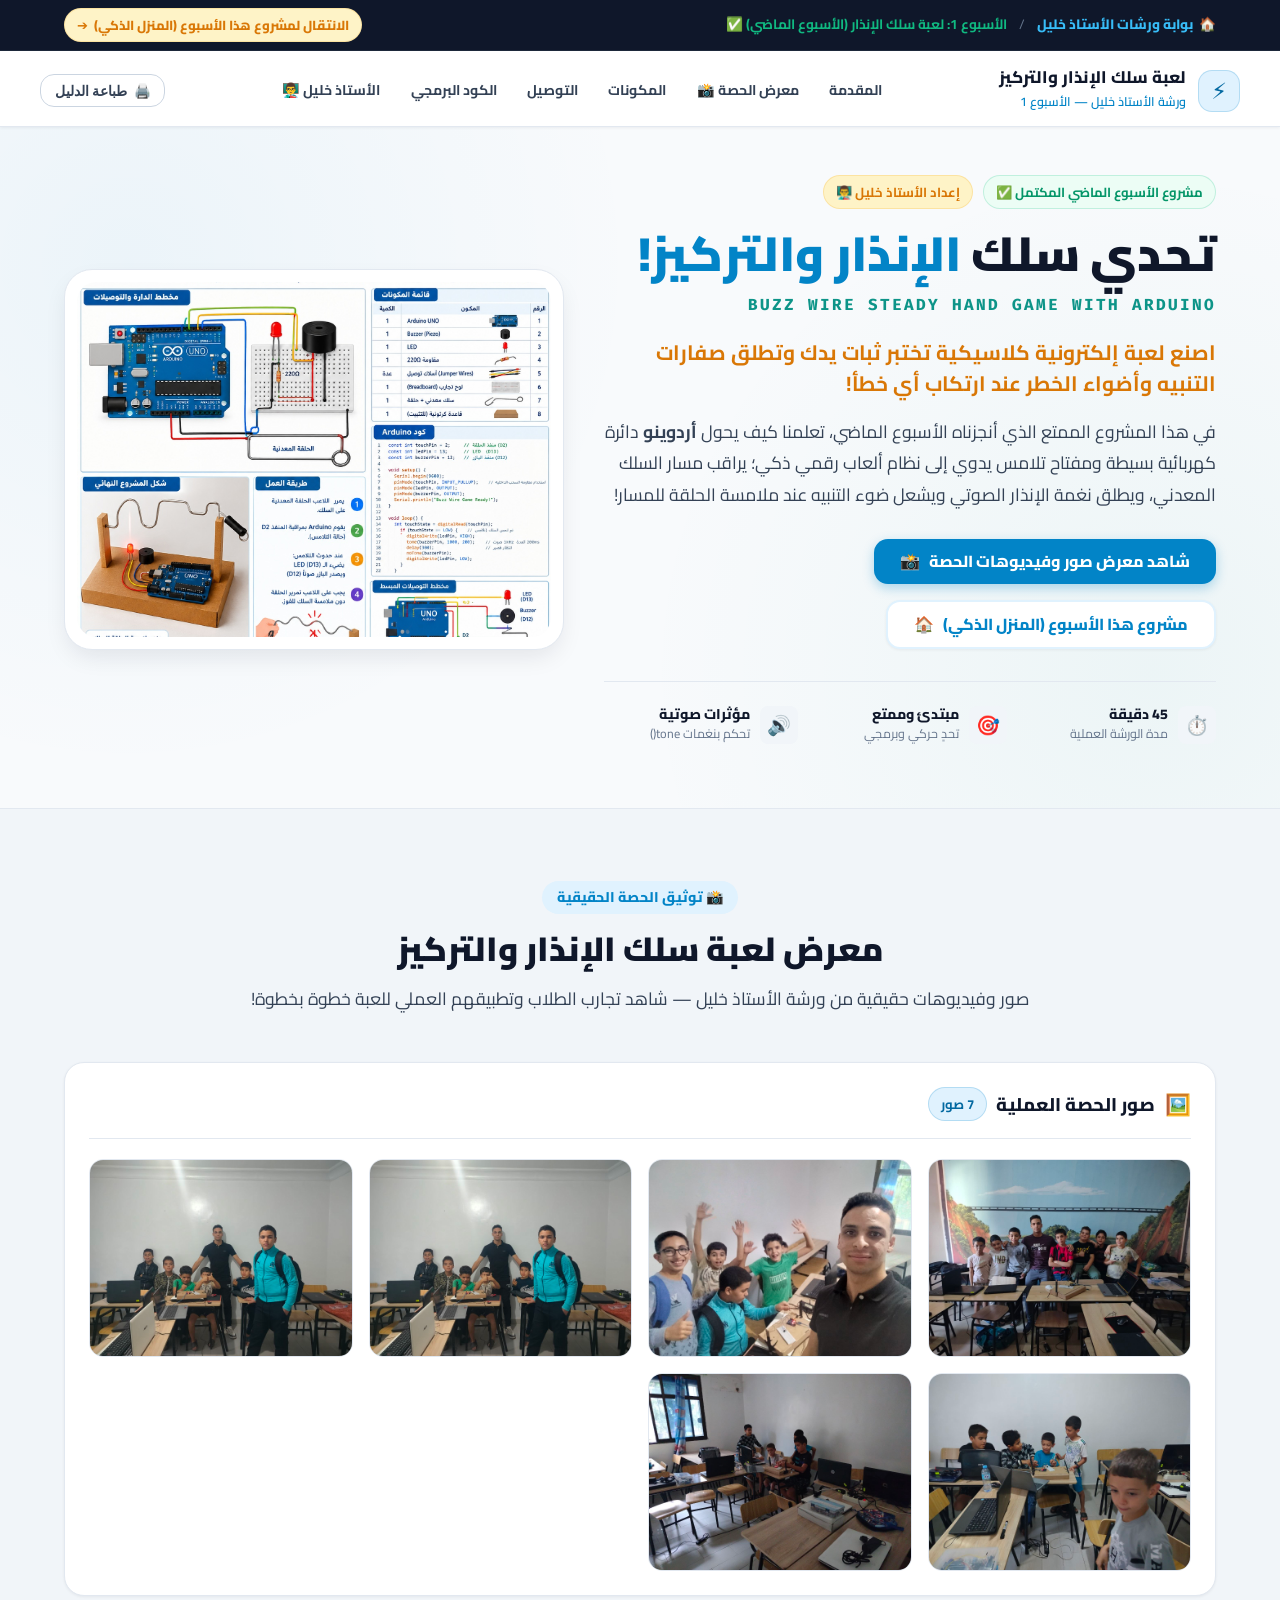
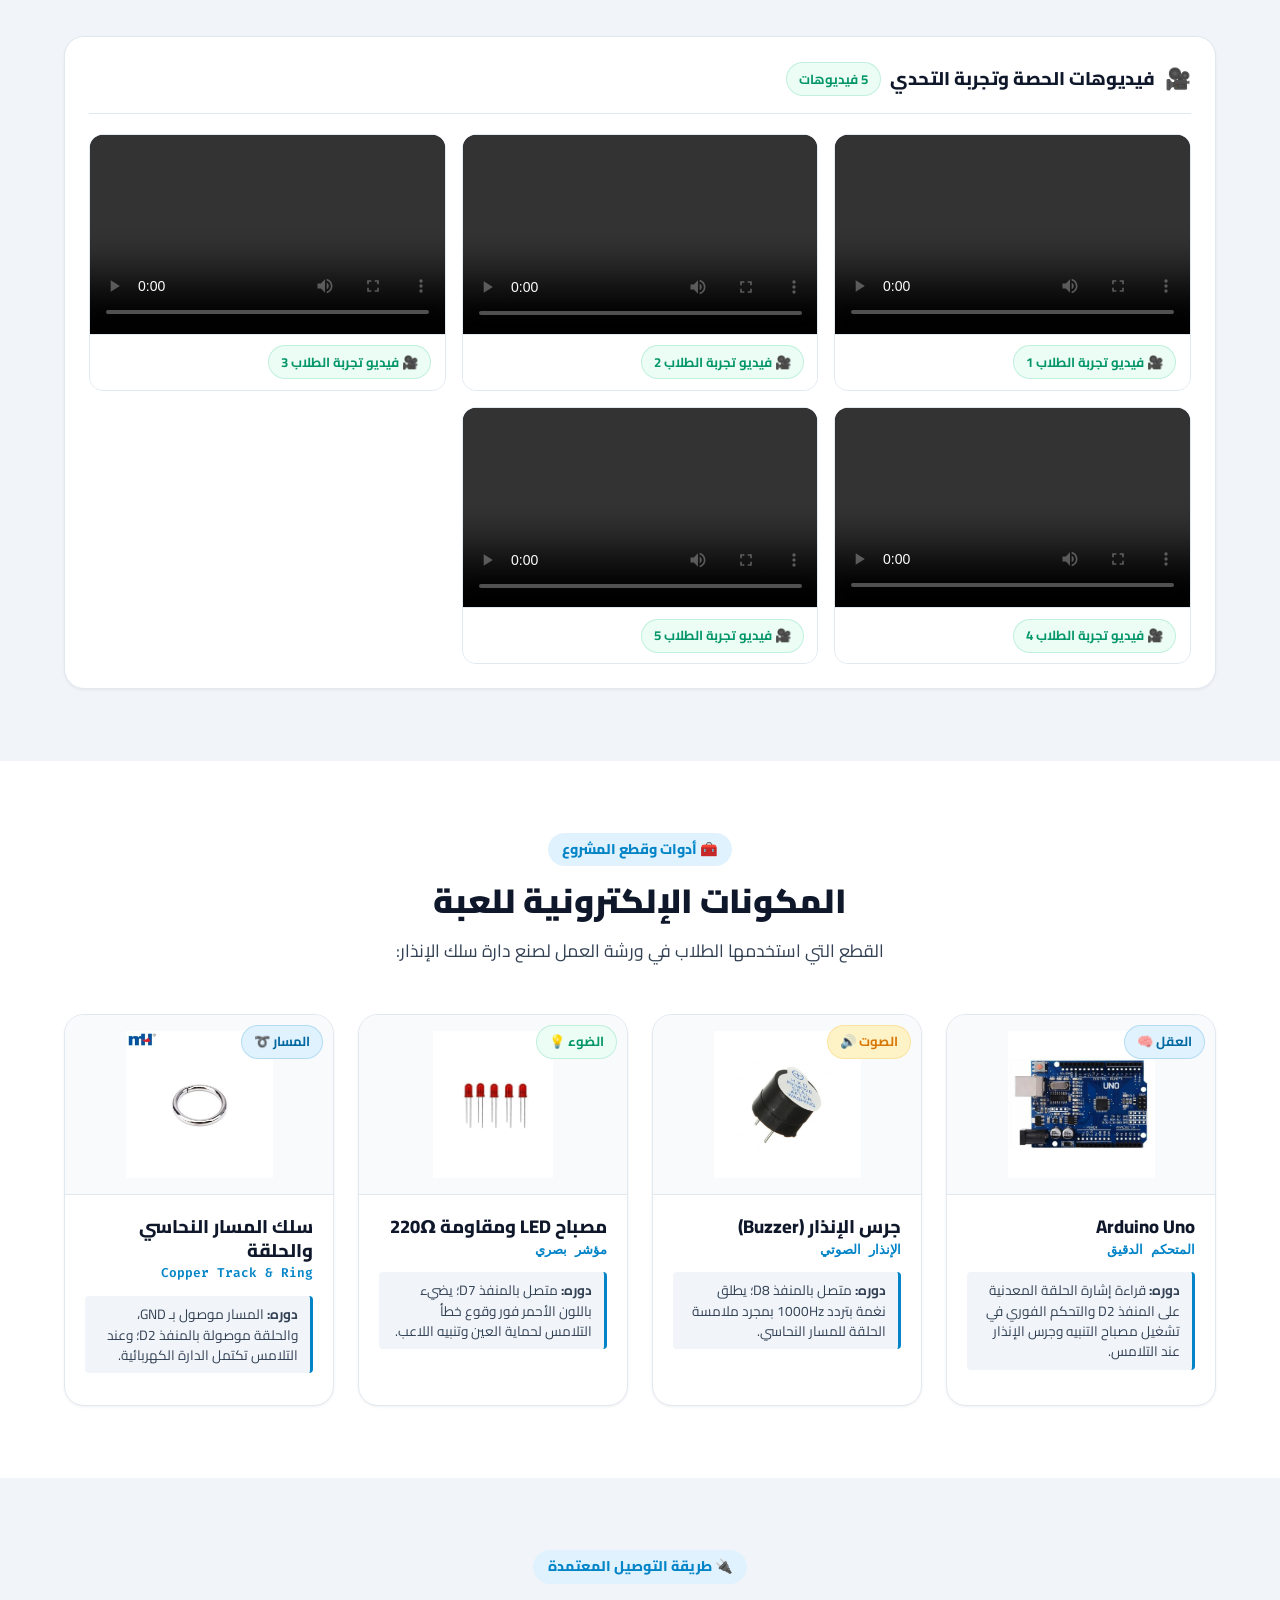
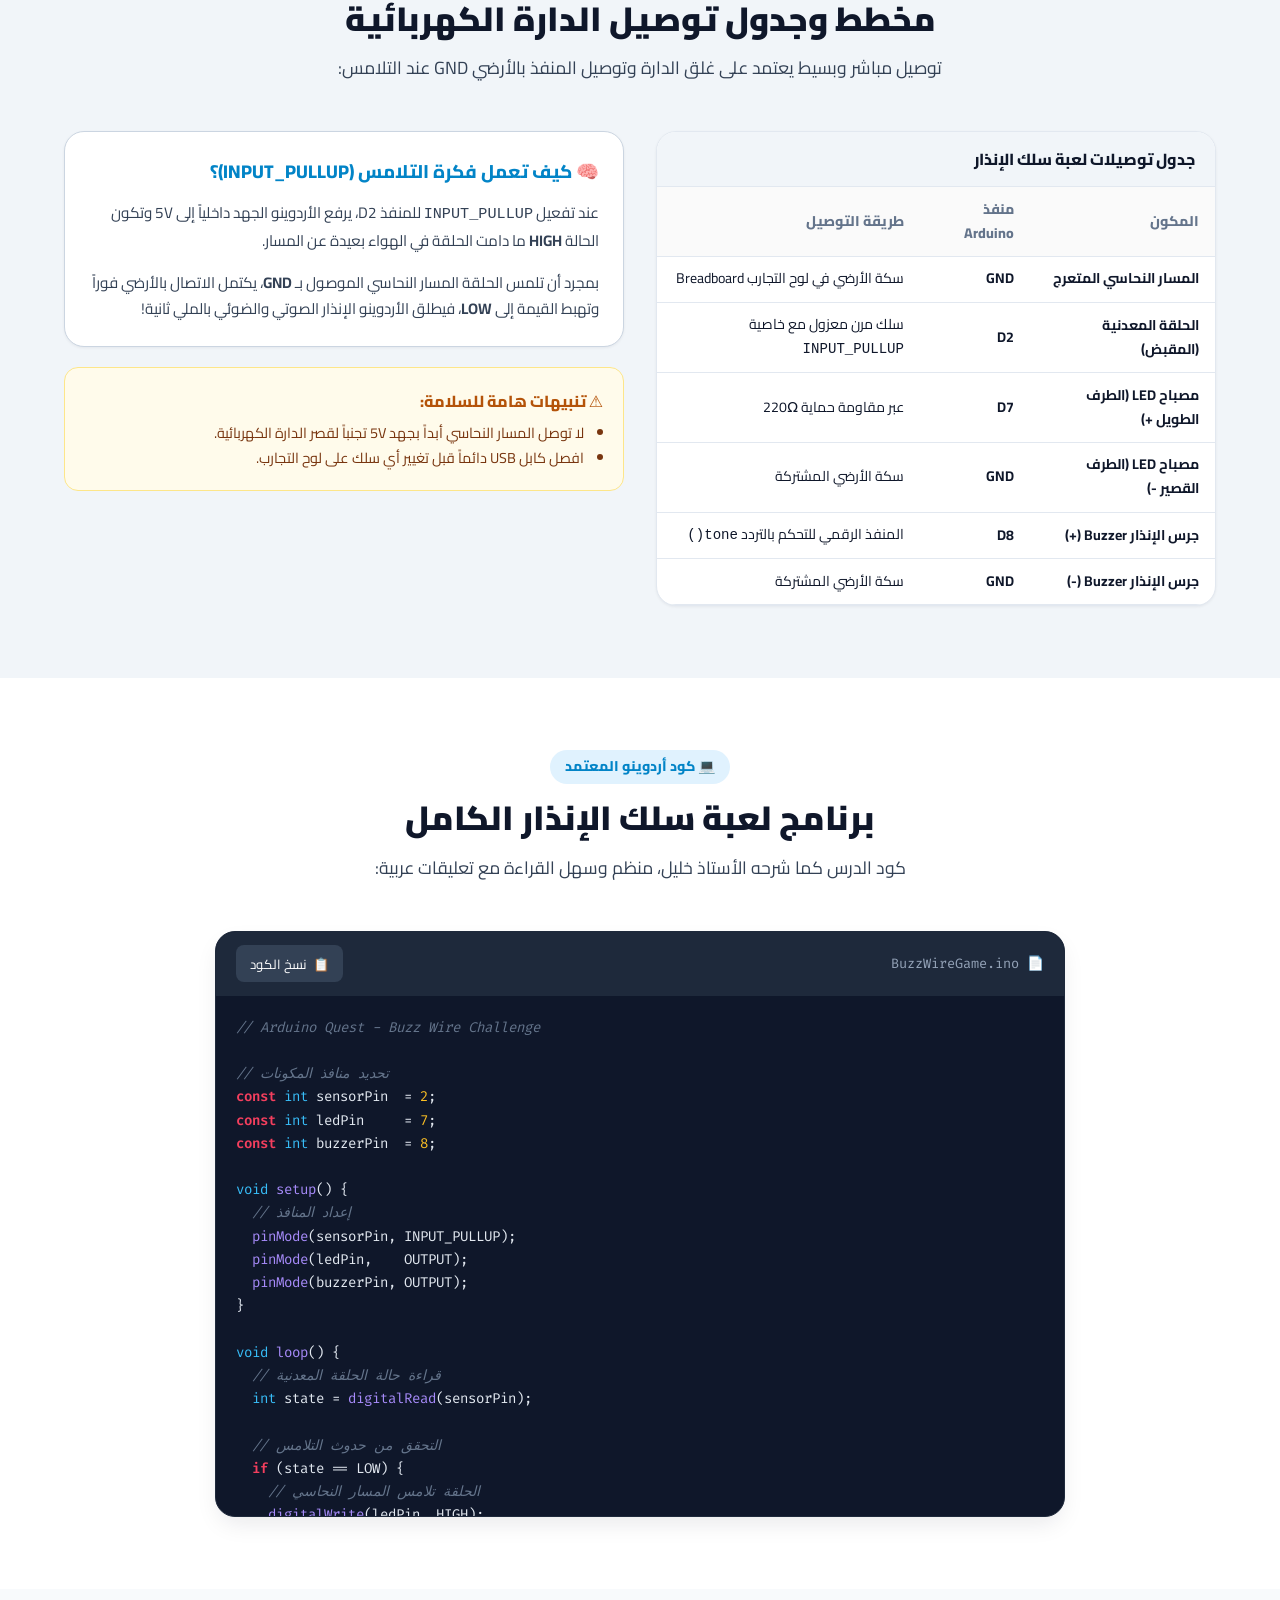
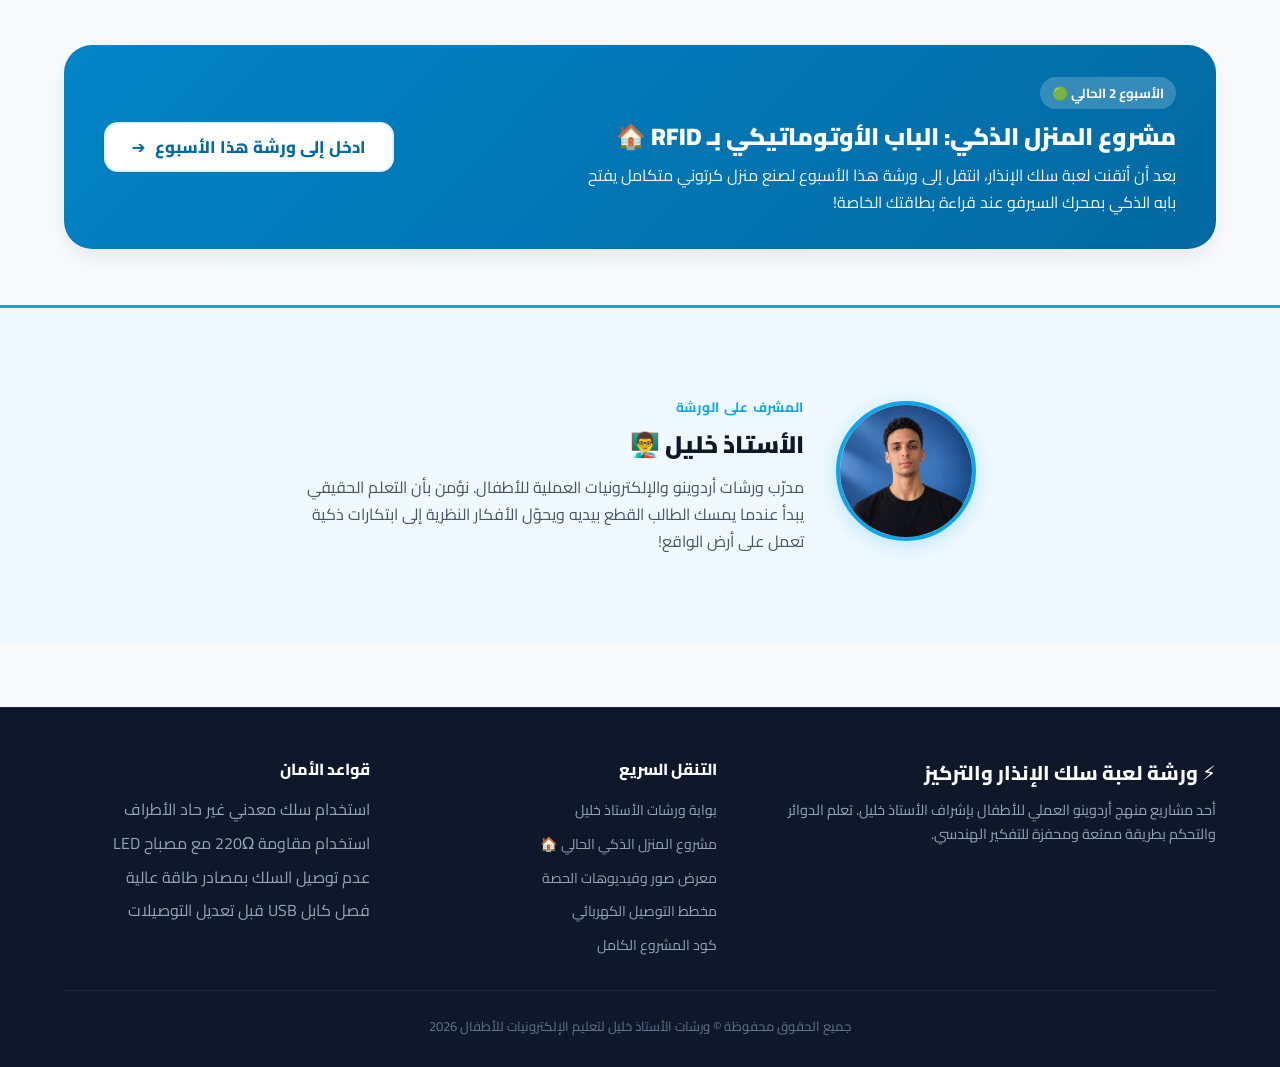
==== projects/buzzer-wire-game/index.html @ 916d4daf "Initial commit: منصة ورشات الأستاذ خليل للأردوينو والابتكار للأطفال" ====
<!DOCTYPE html>
<html lang="ar" dir="rtl">
<head>
  <meta charset="UTF-8">
  <meta name="viewport" content="width=device-width, initial-scale=1.0">
  <meta name="description" content="مشروع لعبة سلك الإنذار والتركيز مع أردوينو والجرس - درس الأسبوع الماضي من ورشة الأستاذ خليل">
  <title>لعبة سلك الإنذار والتركيز | Buzz Wire Game - ورشة الأستاذ خليل</title>

  <!-- ورقة الأنماط الرئيسية -->
  <link rel="stylesheet" href="../../css/style.css">

  <style>
    /* تنسيقات معرض صور وفيديوهات الحصة */
    .galery-block {
      background: var(--bg-surface);
      border: 1px solid var(--border-subtle);
      border-radius: var(--radius-lg);
      padding: 1.5rem;
      box-shadow: var(--shadow-sm);
    }
    .galery-block-header {
      margin-bottom: 1.25rem;
      padding-bottom: 1rem;
      border-bottom: 1px solid var(--border-subtle);
    }
    .galery-block-title {
      font-size: 1.15rem;
      font-weight: 800;
      color: var(--text-primary);
      display: flex;
      align-items: center;
      gap: 0.6rem;
      flex-wrap: wrap;
    }
    .galery-block-icon {
      font-size: 1.3rem;
    }
    .galery-grid {
      display: grid;
      grid-template-columns: repeat(auto-fill, minmax(210px, 1fr));
      gap: 1rem;
    }
    .galery-grid--video {
      grid-template-columns: repeat(auto-fill, minmax(290px, 1fr));
    }
    .galery-card {
      border-radius: var(--radius-md);
      overflow: hidden;
      background: var(--bg-subtle);
      border: 1px solid var(--border-subtle);
      transition: transform var(--transition-normal), box-shadow var(--transition-normal);
      cursor: pointer;
    }
    .galery-card:hover {
      transform: translateY(-4px);
      box-shadow: var(--shadow-lift);
      border-color: var(--color-primary);
    }
    .galery-img-wrap {
      position: relative;
      aspect-ratio: 4 / 3;
      overflow: hidden;
    }
    .galery-img {
      width: 100%;
      height: 100%;
      object-fit: cover;
      display: block;
      transition: transform var(--transition-normal);
    }
    .galery-card:hover .galery-img {
      transform: scale(1.05);
    }
    .galery-overlay {
      position: absolute;
      inset: 0;
      background: rgba(2, 132, 199, 0);
      display: flex;
      align-items: center;
      justify-content: center;
      transition: background var(--transition-normal);
    }
    .galery-card:hover .galery-overlay {
      background: rgba(2, 132, 199, 0.35);
    }
    .galery-zoom {
      color: #fff;
      font-size: 0.9rem;
      font-weight: 800;
      background: var(--color-primary);
      padding: 0.45rem 1rem;
      border-radius: var(--radius-full);
      opacity: 0;
      transform: scale(0.85);
      transition: opacity var(--transition-normal), transform var(--transition-normal);
      box-shadow: var(--shadow-md);
    }
    .galery-card:hover .galery-zoom {
      opacity: 1;
      transform: scale(1);
    }
    .galery-card--video {
      cursor: default;
    }
    .galery-card--video:hover {
      transform: translateY(-3px);
      box-shadow: var(--shadow-md);
    }
    .galery-vid-wrap {
      aspect-ratio: 16 / 9;
      overflow: hidden;
      background: #000;
    }
    .galery-vid {
      width: 100%;
      height: 100%;
      object-fit: cover;
      display: block;
    }
    .galery-vid-label {
      padding: 0.65rem 0.85rem;
      background: var(--bg-surface);
      border-top: 1px solid var(--border-subtle);
      display: flex;
      align-items: center;
      gap: 0.4rem;
    }

    /* نافذة المعاينة المكبرة Lightbox */
    #galery-lightbox {
      display: none;
      position: fixed;
      inset: 0;
      z-index: 9000;
      align-items: center;
      justify-content: center;
    }
    #galery-lightbox.open {
      display: flex;
    }
    .lightbox-backdrop {
      position: absolute;
      inset: 0;
      background: rgba(15, 23, 42, 0.88);
      cursor: zoom-out;
      backdrop-filter: blur(4px);
    }
    .lightbox-content {
      position: relative;
      z-index: 1;
      max-width: 92vw;
      max-height: 92vh;
      display: flex;
      align-items: center;
      justify-content: center;
    }
    .lightbox-img {
      max-width: 92vw;
      max-height: 88vh;
      border-radius: var(--radius-md);
      box-shadow: 0 30px 80px rgba(0,0,0,0.6);
      display: block;
    }
    .lightbox-close {
      position: fixed;
      top: 1.2rem;
      left: 1.5rem;
      background: white;
      border: none;
      border-radius: var(--radius-full);
      width: 44px;
      height: 44px;
      font-size: 1.2rem;
      cursor: pointer;
      display: flex;
      align-items: center;
      justify-content: center;
      box-shadow: var(--shadow-md);
      color: var(--text-primary);
      font-weight: 800;
      transition: background var(--transition-fast);
      z-index: 2;
    }
    .lightbox-close:hover {
      background: var(--color-danger-light);
      color: var(--color-danger);
    }

    @media (max-width: 640px) {
      .galery-grid {
        grid-template-columns: repeat(auto-fill, minmax(150px, 1fr));
      }
      .galery-grid--video {
        grid-template-columns: 1fr;
      }
    }
  </style>
</head>
<body>

  <!-- شريط التنقل بين أسابيع ورشات الأستاذ خليل -->
  <div class="curriculum-top-bar" style="background: #0f172a; color: #f8fafc; padding: 0.5rem 1rem; font-size: 0.85rem; border-bottom: 1px solid #1e293b;">
    <div class="container" style="display: flex; justify-content: space-between; align-items: center; flex-wrap: wrap; gap: 0.5rem;">
      <div style="display: flex; align-items: center; gap: 0.75rem;">
        <a href="../../index.html" style="color: #38bdf8; text-decoration: none; font-weight: 800; display: inline-flex; align-items: center; gap: 0.35rem;">
          🏠 <span>بوابة ورشات الأستاذ خليل</span>
        </a>
        <span style="color: #64748b;">/</span>
        <span style="color: #10b981; font-weight: 700;">الأسبوع 1: لعبة سلك الإنذار (الأسبوع الماضي) ✅</span>
      </div>
      <div style="display: flex; align-items: center; gap: 0.5rem;">
        <a href="../rfid-smart-door/index.html" class="badge badge-amber" style="text-decoration: none; font-size: 0.82rem; font-weight: 800;">
          <span>الانتقال لمشروع هذا الأسبوع (المنزل الذكي)</span> ➔
        </a>
      </div>
    </div>
  </div>

  <header class="header-nav">
    <div class="reading-progress-bar" id="readingProgress"></div>
    <div class="container nav-content">
      <a href="../../index.html" class="nav-brand">
        <div class="brand-icon">⚡</div>
        <div class="brand-text">
          <h1>لعبة سلك الإنذار والتركيز</h1>
          <span>ورشة الأستاذ خليل — الأسبوع 1</span>
        </div>
      </a>

      <nav class="nav-links">
        <a href="#hero">المقدمة</a>
        <a href="#galery">معرض الحصة 📸</a>
        <a href="#components">المكونات</a>
        <a href="#wiring">التوصيل</a>
        <a href="#code">الكود البرمجي</a>
        <a href="#teacher">الأستاذ خليل 👨‍🏫</a>
      </nav>

      <div class="nav-actions">
        <button class="btn-print" onclick="window.print()" title="طباعة الدليل الورقي للحصة">
          🖨️ <span>طباعة الدليل</span>
        </button>
      </div>
    </div>
  </header>

  <main>

    <!-- ====================================================================
         القسم 1: البطل / مقدمة سلك الإنذار
         ==================================================================== -->
    <section class="section-wrapper hero-section" id="hero">
      <div class="container hero-grid">
        <div class="hero-text-side">
          <div class="hero-badge-wrap">
            <span class="badge badge-green">مشروع الأسبوع الماضي المكتمل ✅</span>
            <span class="badge badge-amber">إعداد الأستاذ خليل 👨‍🏫</span>
          </div>

          <h1 class="hero-title">
            تحدي سلك <span class="highlight">الإنذار والتركيز!</span>
          </h1>
          <div class="hero-subtitle-en">BUZZ WIRE STEADY HAND GAME WITH ARDUINO</div>

          <p class="hero-lead">
            اصنع لعبة إلكترونية كلاسيكية تختبر ثبات يدك وتطلق صفارات التنبيه وأضواء الخطر عند ارتكاب أي خطأ!
          </p>

          <p class="hero-description">
            في هذا المشروع الممتع الذي أنجزناه الأسبوع الماضي، تعلمنا كيف يحول <strong>أردوينو</strong> دائرة كهربائية بسيطة ومفتاح تلامس يدوي إلى نظام ألعاب رقمي ذكي؛ يراقب مسار السلك المعدني، ويطلق نغمة الإنذار الصوتي ويشعل ضوء التنبيه عند ملامسة الحلقة للمسار!
          </p>

          <div class="hero-cta-group">
            <a href="#galery" class="btn btn-primary">
              <span>شاهد معرض صور وفيديوهات الحصة</span> 📸
            </a>
            <a href="../rfid-smart-door/index.html" class="btn btn-secondary">
              <span>مشروع هذا الأسبوع (المنزل الذكي)</span> 🏠
            </a>
          </div>

          <div class="hero-highlights">
            <div class="highlight-item">
              <div class="highlight-icon">⏱️</div>
              <div class="highlight-info">
                <h4>45 دقيقة</h4>
                <p>مدة الورشة العملية</p>
              </div>
            </div>
            <div class="highlight-item">
              <div class="highlight-icon">🎯</div>
              <div class="highlight-info">
                <h4>مبتدئ وممتع</h4>
                <p>تحدٍ حركي وبرمجي</p>
              </div>
            </div>
            <div class="highlight-item">
              <div class="highlight-icon">🔊</div>
              <div class="highlight-info">
                <h4>مؤثرات صوتية</h4>
                <p>تحكم بنغمات tone()</p>
              </div>
            </div>
          </div>
        </div>

        <div class="hero-media-side">
          <div class="hero-image-card">
            <img 
              src="../../assets/images/buzz_wire_infographic.jpg" 
              alt="إنفوجرافيك ورشة الأستاذ خليل - مشروع لعبة سلك الإنذار والتركيز Buzz Wire Challenge" 
              class="hero-main-photo"
            >
          </div>
        </div>
      </div>
    </section>

    <!-- ====================================================================
         القسم 2: معرض صور وفيديوهات الحصة الحقيقية
         ==================================================================== -->
    <section class="section-wrapper" id="galery" style="background: var(--bg-subtle);">
      <div class="container">

        <div class="section-header">
          <span class="section-tag">📸 توثيق الحصة الحقيقية</span>
          <h2 class="section-title">معرض لعبة سلك الإنذار والتركيز</h2>
          <p class="section-desc">
            صور وفيديوهات حقيقية من ورشة الأستاذ خليل — شاهد تجارب الطلاب وتطبيقهم العملي للعبة خطوة بخطوة!
          </p>
        </div>

        <!-- معرض الصور -->
        <div class="galery-block">
          <div class="galery-block-header">
            <h3 class="galery-block-title">
              <span class="galery-block-icon">🖼️</span>
              صور الحصة العملية
              <span class="badge badge-blue">7 صور</span>
            </h3>
          </div>
          <div class="galery-grid">
          <div class="galery-card" onclick="openLightbox('../../assets/images/buzzer-galery/photo_2026-10-29_20-41-55.jpg')">
            <div class="galery-img-wrap">
              <img src="../../assets/images/buzzer-galery/photo_2026-10-29_20-41-55.jpg" alt="صورة 2 من حصة لعبة سلك الإنذار" loading="lazy" class="galery-img">
              <div class="galery-overlay">
                <span class="galery-zoom">🔍 تكبير الصورة</span>
              </div>
            </div>
          </div>
          <div class="galery-card" onclick="openLightbox('../../assets/images/buzzer-galery/photo_2026-10-29_20-41-59.jpg')">
            <div class="galery-img-wrap">
              <img src="../../assets/images/buzzer-galery/photo_2026-10-29_20-41-59.jpg" alt="صورة 3 من حصة لعبة سلك الإنذار" loading="lazy" class="galery-img">
              <div class="galery-overlay">
                <span class="galery-zoom">🔍 تكبير الصورة</span>
              </div>
            </div>
          </div>
          <div class="galery-card" onclick="openLightbox('../../assets/images/buzzer-galery/photo_2026-10-29_20-42-03.jpg')">
            <div class="galery-img-wrap">
              <img src="../../assets/images/buzzer-galery/photo_2026-10-29_20-42-03.jpg" alt="صورة 4 من حصة لعبة سلك الإنذار" loading="lazy" class="galery-img">
              <div class="galery-overlay">
                <span class="galery-zoom">🔍 تكبير الصورة</span>
              </div>
            </div>
          </div>
          <div class="galery-card" onclick="openLightbox('../../assets/images/buzzer-galery/photo_2026-10-29_20-42-07.jpg')">
            <div class="galery-img-wrap">
              <img src="../../assets/images/buzzer-galery/photo_2026-10-29_20-42-07.jpg" alt="صورة 5 من حصة لعبة سلك الإنذار" loading="lazy" class="galery-img">
              <div class="galery-overlay">
                <span class="galery-zoom">🔍 تكبير الصورة</span>
              </div>
            </div>
          </div>
          <div class="galery-card" onclick="openLightbox('../../assets/images/buzzer-galery/photo_2026-10-29_20-42-13.jpg')">
            <div class="galery-img-wrap">
              <img src="../../assets/images/buzzer-galery/photo_2026-10-29_20-42-13.jpg" alt="صورة 6 من حصة لعبة سلك الإنذار" loading="lazy" class="galery-img">
              <div class="galery-overlay">
                <span class="galery-zoom">🔍 تكبير الصورة</span>
              </div>
            </div>
          </div>
          <div class="galery-card" onclick="openLightbox('../../assets/images/buzzer-galery/photo_2026-10-29_20-42-17.jpg')">
            <div class="galery-img-wrap">
              <img src="../../assets/images/buzzer-galery/photo_2026-10-29_20-42-17.jpg" alt="صورة 7 من حصة لعبة سلك الإنذار" loading="lazy" class="galery-img">
              <div class="galery-overlay">
                <span class="galery-zoom">🔍 تكبير الصورة</span>
              </div>
            </div>
          </div>
          </div>
        </div>

        <!-- معرض الفيديوهات -->
        <div class="galery-block" style="margin-top: 2.5rem;">
          <div class="galery-block-header">
            <h3 class="galery-block-title">
              <span class="galery-block-icon">🎥</span>
              فيديوهات الحصة وتجربة التحدي
              <span class="badge badge-green">5 فيديوهات</span>
            </h3>
          </div>
          <div class="galery-grid galery-grid--video">
          <div class="galery-card galery-card--video">
            <div class="galery-vid-wrap">
              <video src="../../assets/videos/buzzer-galery/video_2026-10-29_20-42-22.mp4" controls preload="metadata" class="galery-vid"></video>
            </div>
            <div class="galery-vid-label">
              <span class="badge badge-green">🎥 فيديو تجربة الطلاب 1</span>
            </div>
          </div>
          <div class="galery-card galery-card--video">
            <div class="galery-vid-wrap">
              <video src="../../assets/videos/buzzer-galery/video_2026-10-29_20-42-34.mp4" controls preload="metadata" class="galery-vid"></video>
            </div>
            <div class="galery-vid-label">
              <span class="badge badge-green">🎥 فيديو تجربة الطلاب 2</span>
            </div>
          </div>
          <div class="galery-card galery-card--video">
            <div class="galery-vid-wrap">
              <video src="../../assets/videos/buzzer-galery/video_2026-10-29_20-42-38.mp4" controls preload="metadata" class="galery-vid"></video>
            </div>
            <div class="galery-vid-label">
              <span class="badge badge-green">🎥 فيديو تجربة الطلاب 3</span>
            </div>
          </div>
          <div class="galery-card galery-card--video">
            <div class="galery-vid-wrap">
              <video src="../../assets/videos/buzzer-galery/video_2026-10-29_20-42-42.mp4" controls preload="metadata" class="galery-vid"></video>
            </div>
            <div class="galery-vid-label">
              <span class="badge badge-green">🎥 فيديو تجربة الطلاب 4</span>
            </div>
          </div>
          <div class="galery-card galery-card--video">
            <div class="galery-vid-wrap">
              <video src="../../assets/videos/buzzer-galery/video_2026-10-29_20-42-49.mp4" controls preload="metadata" class="galery-vid"></video>
            </div>
            <div class="galery-vid-label">
              <span class="badge badge-green">🎥 فيديو تجربة الطلاب 5</span>
            </div>
          </div>
          </div>
        </div>

      </div>

      <!-- Lightbox لعرض الصور بالحجم الكبير -->
      <div id="galery-lightbox" role="dialog" aria-modal="true" aria-label="عرض الصورة بحجم كامل">
        <div class="lightbox-backdrop" onclick="closeLightbox()"></div>
        <div class="lightbox-content">
          <button class="lightbox-close" onclick="closeLightbox()" aria-label="إغلاق">✕</button>
          <img id="lightbox-img" src="" alt="" class="lightbox-img">
        </div>
      </div>
    </section>

    <!-- ====================================================================
         القسم 3: المكونات الإلكترونية
         ==================================================================== -->
    <section class="section-wrapper" id="components" style="background:#ffffff;">
      <div class="container">
        <div class="section-header">
          <span class="section-tag">🧰 أدوات وقطع المشروع</span>
          <h2 class="section-title">المكونات الإلكترونية للعبة</h2>
          <p class="section-desc">
            القطع التي استخدمها الطلاب في ورشة العمل لصنع دارة سلك الإنذار:
          </p>
        </div>

        <div class="components-grid">
          <!-- أردوينو -->
          <div class="component-card">
            <div class="component-img-wrap">
              <span class="badge badge-blue component-badge">العقل 🧠</span>
              <img src="../../assets/images/arduino_uno_real.jpg" alt="Arduino Uno" class="component-img">
            </div>
            <div class="component-body">
              <div class="component-titles">
                <h3 class="component-name-ar">Arduino Uno</h3>
                <span class="component-name-en">المتحكم الدقيق</span>
              </div>
              <div class="component-role">
                <strong>دوره:</strong> قراءة إشارة الحلقة المعدنية على المنفذ D2 والتحكم الفوري في تشغيل مصباح التنبيه وجرس الإنذار عند التلامس.
              </div>
            </div>
          </div>

          <!-- الجرس -->
          <div class="component-card">
            <div class="component-img-wrap">
              <span class="badge badge-amber component-badge">الصوت 🔊</span>
              <img src="../../assets/images/buzzer_real.jpg" alt="Piezo Buzzer" class="component-img">
            </div>
            <div class="component-body">
              <div class="component-titles">
                <h3 class="component-name-ar">جرس الإنذار (Buzzer)</h3>
                <span class="component-name-en">الإنذار الصوتي</span>
              </div>
              <div class="component-role">
                <strong>دوره:</strong> متصل بالمنفذ D8؛ يطلق نغمة بتردد 1000Hz بمجرد ملامسة الحلقة للمسار النحاسي.
              </div>
            </div>
          </div>

          <!-- مصباح LED -->
          <div class="component-card">
            <div class="component-img-wrap">
              <span class="badge badge-green component-badge">الضوء 💡</span>
              <img src="../../assets/images/led_real.jpg" alt="LED Red" class="component-img">
            </div>
            <div class="component-body">
              <div class="component-titles">
                <h3 class="component-name-ar">مصباح LED ومقاومة 220Ω</h3>
                <span class="component-name-en">مؤشر بصري</span>
              </div>
              <div class="component-role">
                <strong>دوره:</strong> متصل بالمنفذ D7؛ يضيء باللون الأحمر فور وقوع خطأ التلامس لحماية العين وتنبيه اللاعب.
              </div>
            </div>
          </div>

          <!-- سلك النحاس والحلقة -->
          <div class="component-card">
            <div class="component-img-wrap">
              <span class="badge badge-blue component-badge">المسار ➰</span>
              <img src="../../assets/images/loop_wand_real.jpg" alt="الحلقة المعدنية والسلك المتعرج" class="component-img">
            </div>
            <div class="component-body">
              <div class="component-titles">
                <h3 class="component-name-ar">سلك المسار النحاسي والحلقة</h3>
                <span class="component-name-en">Copper Track & Ring</span>
              </div>
              <div class="component-role">
                <strong>دوره:</strong> المسار موصول بـ GND، والحلقة موصولة بالمنفذ D2؛ وعند التلامس تكتمل الدارة الكهربائية.
              </div>
            </div>
          </div>
        </div>
      </div>
    </section>

    <!-- ====================================================================
         القسم 4: التوصيلات الكهربائية (WIRING)
         ==================================================================== -->
    <section class="section-wrapper" id="wiring" style="background: var(--bg-subtle);">
      <div class="container">
        <div class="section-header">
          <span class="section-tag">🔌 طريقة التوصيل المعتمدة</span>
          <h2 class="section-title">مخطط وجدول توصيل الدارة الكهربائية</h2>
          <p class="section-desc">
            توصيل مباشر وبسيط يعتمد على غلق الدارة وتوصيل المنفذ بالأرضي GND عند التلامس:
          </p>
        </div>

        <div style="display: grid; grid-template-columns: 1fr 1fr; gap: 2rem; align-items: start;">
          <!-- جدول التوصيل -->
          <div class="pinout-table-card">
            <div class="table-header">
              <h4>جدول توصيلات لعبة سلك الإنذار</h4>
            </div>
            <table class="interactive-table">
              <thead>
                <tr>
                  <th>المكون</th>
                  <th>منفذ Arduino</th>
                  <th>طريقة التوصيل</th>
                </tr>
              </thead>
              <tbody>
                <tr>
                  <td><strong>المسار النحاسي المتعرج</strong></td>
                  <td><strong>GND</strong></td>
                  <td>سكة الأرضي في لوح التجارب Breadboard</td>
                </tr>
                <tr>
                  <td><strong>الحلقة المعدنية (المقبض)</strong></td>
                  <td><strong>D2</strong></td>
                  <td>سلك مرن معزول مع خاصية <code>INPUT_PULLUP</code></td>
                </tr>
                <tr>
                  <td><strong>مصباح LED (الطرف الطويل +)</strong></td>
                  <td><strong>D7</strong></td>
                  <td>عبر مقاومة حماية 220Ω</td>
                </tr>
                <tr>
                  <td><strong>مصباح LED (الطرف القصير -)</strong></td>
                  <td><strong>GND</strong></td>
                  <td>سكة الأرضي المشتركة</td>
                </tr>
                <tr>
                  <td><strong>جرس الإنذار Buzzer (+)</strong></td>
                  <td><strong>D8</strong></td>
                  <td>المنفذ الرقمي للتحكم بالتردد <code>tone()</code></td>
                </tr>
                <tr>
                  <td><strong>جرس الإنذار Buzzer (-)</strong></td>
                  <td><strong>GND</strong></td>
                  <td>سكة الأرضي المشتركة</td>
                </tr>
              </tbody>
            </table>
          </div>

          <!-- الشرح والتنبيهات -->
          <div style="display:flex; flex-direction:column; gap:1.25rem;">
            <div style="background:white; border-radius:var(--radius-lg); padding:1.5rem; border:1px solid var(--border-medium); box-shadow:var(--shadow-sm);">
              <h4 style="font-size:1.15rem; font-weight:800; color:var(--color-primary); margin-bottom:0.8rem;">
                🧠 كيف تعمل فكرة التلامس (INPUT_PULLUP)؟
              </h4>
              <p style="font-size:0.95rem; color:var(--text-secondary); line-height:1.7; margin-bottom:1rem;">
                عند تفعيل <code>INPUT_PULLUP</code> للمنفذ D2، يرفع الأردوينو الجهد داخلياً إلى 5V وتكون الحالة <strong>HIGH</strong> ما دامت الحلقة في الهواء بعيدة عن المسار.
              </p>
              <p style="font-size:0.95rem; color:var(--text-secondary); line-height:1.7;">
                بمجرد أن تلمس الحلقة المسار النحاسي الموصول بـ <strong>GND</strong>، يكتمل الاتصال بالأرضي فوراً وتهبط القيمة إلى <strong>LOW</strong>، فيطلق الأردوينو الإنذار الصوتي والضوئي بالملي ثانية!
              </p>
            </div>

            <div style="background:#fffbeb; border-right:4px solid #f59e0b; border-radius:var(--radius-md); padding:1.25rem; border:1px solid #fde68a;">
              <h5 style="color:#b45309; font-weight:800; font-size:1rem; margin-bottom:0.4rem;">⚠️ تنبيهات هامة للسلامة:</h5>
              <ul style="color:#78350f; font-size:0.9rem; line-height:1.7; padding-right:1.2rem; margin:0;">
                <li>لا توصل المسار النحاسي أبداً بجهد 5V تجنباً لقصر الدارة الكهربائية.</li>
                <li>افصل كابل USB دائماً قبل تغيير أي سلك على لوح التجارب.</li>
              </ul>
            </div>
          </div>
        </div>
      </div>
    </section>

    <!-- ====================================================================
         القسم 5: كود أردوينو الكامل (ARDUINO CODE)
         ==================================================================== -->
    <section class="section-wrapper" id="code" style="background:#ffffff;">
      <div class="container">
        <div class="section-header">
          <span class="section-tag">💻 كود أردوينو المعتمد</span>
          <h2 class="section-title">برنامج لعبة سلك الإنذار الكامل</h2>
          <p class="section-desc">
            كود الدرس كما شرحه الأستاذ خليل، منظم وسهل القراءة مع تعليقات عربية:
          </p>
        </div>

        <div class="code-viewer-card" style="max-width:850px; margin:0 auto;">
          <div class="code-header">
            <div class="code-file-badge">
              <span>📄 BuzzWireGame.ino</span>
            </div>
            <div class="code-actions">
              <button class="btn-copy-code" onclick="navigator.clipboard.writeText(document.getElementById('buzzSourceCode').innerText); alert('✅ تم نسخ كود لعبة سلك الإنذار بنجاح!');">
                📋 <span>نسخ الكود</span>
              </button>
            </div>
          </div>

          <div class="code-pre-wrap">
            <pre><code id="buzzSourceCode"><span class="code-token-comment">// Arduino Quest - Buzz Wire Challenge</span>

<span class="code-token-comment">// تحديد منافذ المكونات</span>
<span class="code-token-kw">const</span> <span class="code-token-type">int</span> sensorPin  = <span class="code-token-num">2</span>;
<span class="code-token-kw">const</span> <span class="code-token-type">int</span> ledPin     = <span class="code-token-num">7</span>;
<span class="code-token-kw">const</span> <span class="code-token-type">int</span> buzzerPin  = <span class="code-token-num">8</span>;

<span class="code-token-type">void</span> <span class="code-token-fn">setup</span>() &#123;
  <span class="code-token-comment">// إعداد المنافذ</span>
  <span class="code-token-fn">pinMode</span>(sensorPin, INPUT_PULLUP);
  <span class="code-token-fn">pinMode</span>(ledPin,    OUTPUT);
  <span class="code-token-fn">pinMode</span>(buzzerPin, OUTPUT);
&#125;

<span class="code-token-type">void</span> <span class="code-token-fn">loop</span>() &#123;
  <span class="code-token-comment">// قراءة حالة الحلقة المعدنية</span>
  <span class="code-token-type">int</span> state = <span class="code-token-fn">digitalRead</span>(sensorPin);

  <span class="code-token-comment">// التحقق من حدوث التلامس</span>
  <span class="code-token-kw">if</span> (state == LOW) &#123;
    <span class="code-token-comment">// الحلقة تلامس المسار النحاسي</span>
    <span class="code-token-fn">digitalWrite</span>(ledPin, HIGH);
    <span class="code-token-fn">tone</span>(buzzerPin, <span class="code-token-num">1000</span>);
  &#125; <span class="code-token-kw">else</span> &#123;
    <span class="code-token-comment">// الحلقة لا تلامس المسار النحاسي</span>
    <span class="code-token-fn">digitalWrite</span>(ledPin, LOW);
    <span class="code-token-fn">noTone</span>(buzzerPin);
  &#125;
&#125;


<span class="code-token-comment">/*
طريقة تركيب الدارة:
1. GND → المسار النحاسي وسكة الأرضي في Breadboard.
2. D2  → الحلقة المعدنية بسلك مرن معزول.
3. D7  → مقاومة 220Ω → الطرف الطويل لـ LED.
         الطرف القصير لـ LED → GND.
4. D8  → الطرف الموجب (+) للجرس السلبي.
         الطرف السالب (-) للجرس → GND.

تنبيه: لا توصل المسار النحاسي بـ 5V،
وافصل USB قبل تغيير التوصيلات.
*/</span></code></pre>
          </div>
        </div>
      </div>
    </section>

    <!-- ====================================================================
         بطاقة الانتقال لمشروع الأسبوع الحالي (المنزل الذكي)
         ==================================================================== -->
    <div class="container" style="margin-top: 3.5rem; margin-bottom: 3.5rem;">
      <div style="background: linear-gradient(135deg, #0284c7, #0369a1); color: white; border-radius: var(--radius-xl); padding: 2rem 2.5rem; display: flex; justify-content: space-between; align-items: center; flex-wrap: wrap; gap: 1.5rem; box-shadow: var(--shadow-lg);">
        <div>
          <span class="badge" style="background: rgba(255,255,255,0.2); color:white; margin-bottom:0.5rem;">الأسبوع 2 الحالي 🟢</span>
          <h3 style="font-size: 1.5rem; font-weight: 900; margin-bottom: 0.3rem;">مشروع المنزل الذكي: الباب الأوتوماتيكي بـ RFID 🏠</h3>
          <p style="opacity: 0.95; font-size: 1rem; max-width: 600px;">
            بعد أن أتقنت لعبة سلك الإنذار، انتقل إلى ورشة هذا الأسبوع لصنع منزل كرتوني متكامل يفتح بابه الذكي بمحرك السيرفو عند قراءة بطاقتك الخاصة!
          </p>
        </div>
        <div>
          <a href="../rfid-smart-door/index.html" class="btn btn-secondary" style="background: white; color: var(--color-primary-dark); font-size:1.05rem;">
            <span>ادخل إلى ورشة هذا الأسبوع</span> ➔
          </a>
        </div>
      </div>
    </div>

    <!-- ====================================================================
         قسم المشرف على الورشة: الأستاذ خليل
         ==================================================================== -->
    <section class="section-wrapper" id="teacher" style="background: #f0f9ff; border-top: 3px solid #0ea5e9;">
      <div class="container">
        <div style="display: flex; align-items: center; gap: 2rem; flex-wrap: wrap; justify-content: center; padding: 1rem 0;">
          <div style="flex-shrink: 0;">
            <img
              src="../../assets/images/teacher_khalil.jpg"
              alt="الأستاذ خليل — مدرّب ورشة أردوينو للأطفال"
              style="width: 140px; height: 140px; border-radius: 50%; object-fit: cover; border: 4px solid #0ea5e9; box-shadow: 0 4px 20px rgba(14,165,233,0.25);"
            >
          </div>
          <div style="max-width: 500px;">
            <div style="font-size: 0.85rem; color: #0ea5e9; font-weight: 700; margin-bottom: 0.4rem; letter-spacing: 0.05em;">المشرف على الورشة</div>
            <h3 style="font-size: 1.5rem; color: #0f172a; margin: 0 0 0.5rem; font-weight: 900;">الأستاذ خليل 👨‍🏫</h3>
            <p style="color: #475569; line-height: 1.7; margin: 0;">
              مدرّب ورشات أردوينو والإلكترونيات العملية للأطفال. نؤمن بأن التعلم الحقيقي يبدأ عندما يمسك الطالب القطع بيديه ويحوّل الأفكار النظرية إلى ابتكارات ذكية تعمل على أرض الواقع!
            </p>
          </div>
        </div>
      </div>
    </section>

  </main>

  <footer class="site-footer">
    <div class="container">
      <div class="footer-grid">
        <div class="footer-brand">
          <h3>⚡ ورشة لعبة سلك الإنذار والتركيز</h3>
          <p>
            أحد مشاريع منهج أردوينو العملي للأطفال بإشراف الأستاذ خليل. تعلم الدوائر والتحكم بطريقة ممتعة ومحفزة للتفكير الهندسي.
          </p>
        </div>
        <div class="footer-links">
          <h4>التنقل السريع</h4>
          <ul>
            <li><a href="../../index.html">بوابة ورشات الأستاذ خليل</a></li>
            <li><a href="../rfid-smart-door/index.html">مشروع المنزل الذكي الحالي 🏠</a></li>
            <li><a href="#galery">معرض صور وفيديوهات الحصة</a></li>
            <li><a href="#wiring">مخطط التوصيل الكهربائي</a></li>
            <li><a href="#code">كود المشروع الكامل</a></li>
          </ul>
        </div>
        <div class="footer-links">
          <h4>قواعد الأمان</h4>
          <ul>
            <li>استخدام سلك معدني غير حاد الأطراف</li>
            <li>استخدام مقاومة 220Ω مع مصباح LED</li>
            <li>عدم توصيل السلك بمصادر طاقة عالية</li>
            <li>فصل كابل USB قبل تعديل التوصيلات</li>
          </ul>
        </div>
      </div>
      <div class="footer-bottom">
        <p>جميع الحقوق محفوظة © ورشات الأستاذ خليل لتعليم الإلكترونيات للأطفال 2026</p>
      </div>
    </div>
  </footer>

  <!-- جافاسكريبت المعاينة المكبرة Lightbox -->
  <script>
    function openLightbox(src) {
      const lb = document.getElementById('galery-lightbox');
      document.getElementById('lightbox-img').src = src;
      lb.classList.add('open');
      document.body.style.overflow = 'hidden';
    }
    function closeLightbox() {
      document.getElementById('galery-lightbox').classList.remove('open');
      document.getElementById('lightbox-img').src = '';
      document.body.style.overflow = '';
    }
    document.addEventListener('keydown', e => {
      if (e.key === 'Escape') closeLightbox();
    });
  </script>
</body>
</html>
---- css/style.css ----
/* ==========================================================================
   مشروع المنزل الذكي: الباب الأوتوماتيكي بتقنية RFID مع أردوينو
   تصميم تعليمي تفاعلي للأطفال - ورشة الأستاذ خليل
   ========================================================================== */

@import url('https://fonts.googleapis.com/css2?family=Cairo:wght@400;600;700;800;900&family=Fira+Code:wght@400;500;600&display=swap');

:root {
  /* ألوان النظام التعليمي الهادئ والمشرق */
  --bg-primary: #f8fafc;
  --bg-surface: #ffffff;
  --bg-subtle: #f1f5f9;
  --bg-card: #ffffff;
  
  --text-primary: #0f172a;
  --text-secondary: #334155;
  --text-muted: #64748b;
  --text-light: #94a3b8;
  
  /* ألوان المعنى والوظائف */
  --color-primary: #0284c7;        /* أزرق تقني وشروحات */
  --color-primary-dark: #0369a1;
  --color-primary-light: #e0f2fe;
  
  --color-teal: #0d9488;           /* إلكترونيات وتطبيقات */
  --color-teal-light: #ccfbf1;
  
  --color-success: #10b981;        /* نجاح، بطاقة مقبولة، توصيل سليم */
  --color-success-dark: #059669;
  --color-success-light: #ecfdf5;
  
  --color-warning: #f59e0b;        /* خطوات هامة، تنبيهات، تحديات */
  --color-warning-dark: #d97706;
  --color-warning-light: #fef3c7;
  
  --color-danger: #ef4444;         /* تحذيرات أمان، بطاقة مرفوضة، أعطال */
  --color-danger-dark: #dc2626;
  --color-danger-light: #fef2f2;
  
  --color-cardboard: #d97706;      /* لون كرتوني للمشروع اليدوي */
  --color-cardboard-bg: #fffbeb;
  
  --border-subtle: #e2e8f0;
  --border-medium: #cbd5e1;
  --border-focus: #0284c7;
  
  --shadow-sm: 0 1px 3px rgba(15, 23, 42, 0.06);
  --shadow-md: 0 4px 12px rgba(15, 23, 42, 0.08);
  --shadow-lg: 0 10px 25px -5px rgba(15, 23, 42, 0.1);
  --shadow-lift: 0 12px 30px rgba(2, 132, 199, 0.15);
  
  --radius-sm: 8px;
  --radius-md: 14px;
  --radius-lg: 20px;
  --radius-xl: 28px;
  --radius-full: 9999px;
  
  --font-arabic: 'Cairo', system-ui, -apple-system, sans-serif;
  --font-mono: 'Fira Code', 'Consolas', monospace;
  
  --container-max: 1200px;
  --transition-fast: 0.15s ease;
  --transition-normal: 0.25s ease;
}

/* إعادة الضبط الأساسي */
*, *::before, *::after {
  box-sizing: border-box;
  margin: 0;
  padding: 0;
}

html {
  scroll-behavior: smooth;
  font-size: 16px;
  direction: rtl;
}

body {
  font-family: var(--font-arabic);
  background-color: var(--bg-primary);
  color: var(--text-primary);
  line-height: 1.7;
  direction: rtl;
  text-align: right;
  -webkit-font-smoothing: antialiased;
  overflow-x: hidden;
}

/* شريط التمرير */
::-webkit-scrollbar {
  width: 10px;
  height: 10px;
}
::-webkit-scrollbar-track {
  background: var(--bg-subtle);
}
::-webkit-scrollbar-thumb {
  background: var(--border-medium);
  border-radius: var(--radius-full);
}
::-webkit-scrollbar-thumb:hover {
  background: var(--text-muted);
}

/* نصوص موجهة من اليسار لليمين */
.ltr-text {
  direction: ltr;
  display: inline-block;
  font-family: var(--font-mono);
  unicode-bidi: embed;
}

/* الحاوية الرئيسية */
.container {
  width: 100%;
  max-width: var(--container-max);
  margin-inline: auto;
  padding-inline: 1.5rem;
}

/* شريط التقدم وقائمة التنقل */
.header-nav {
  position: sticky;
  top: 0;
  z-index: 100;
  background: rgba(255, 255, 255, 0.95);
  backdrop-filter: blur(10px);
  border-bottom: 1px solid var(--border-subtle);
  box-shadow: var(--shadow-sm);
  transition: var(--transition-normal);
}

.reading-progress-bar {
  height: 4px;
  background: linear-gradient(90deg, var(--color-primary), var(--color-teal), var(--color-success));
  width: 0%;
  transition: width 0.1s ease-out;
}

.nav-content {
  display: flex;
  align-items: center;
  justify-content: space-between;
  padding: 0.75rem 0;
  gap: 1rem;
}

.nav-brand {
  display: flex;
  align-items: center;
  gap: 0.75rem;
  text-decoration: none;
  color: var(--text-primary);
}

.brand-icon {
  width: 42px;
  height: 42px;
  background: var(--color-primary-light);
  color: var(--color-primary-dark);
  display: flex;
  align-items: center;
  justify-content: center;
  border-radius: var(--radius-md);
  font-size: 1.4rem;
  border: 1px solid rgba(2, 132, 199, 0.2);
}

.brand-text h1 {
  font-size: 1.05rem;
  font-weight: 800;
  color: var(--text-primary);
  line-height: 1.2;
}

.brand-text span {
  font-size: 0.78rem;
  color: var(--color-primary);
  font-weight: 600;
}

.nav-links {
  display: flex;
  align-items: center;
  gap: 0.4rem;
  list-style: none;
}

.nav-links a {
  text-decoration: none;
  color: var(--text-secondary);
  font-size: 0.88rem;
  font-weight: 700;
  padding: 0.45rem 0.75rem;
  border-radius: var(--radius-sm);
  transition: var(--transition-fast);
}

.nav-links a:hover,
.nav-links a.active {
  color: var(--color-primary);
  background: var(--color-primary-light);
}

.nav-actions {
  display: flex;
  align-items: center;
  gap: 0.5rem;
}

.btn-print {
  display: inline-flex;
  align-items: center;
  gap: 0.4rem;
  background: var(--bg-surface);
  border: 1px solid var(--border-medium);
  color: var(--text-secondary);
  padding: 0.45rem 0.85rem;
  border-radius: var(--radius-md);
  font-size: 0.85rem;
  font-weight: 700;
  cursor: pointer;
  transition: var(--transition-fast);
}

.btn-print:hover {
  background: var(--bg-subtle);
  border-color: var(--text-muted);
  color: var(--text-primary);
}

/* الأزرار العامة */
.btn {
  display: inline-flex;
  align-items: center;
  justify-content: center;
  gap: 0.6rem;
  font-family: var(--font-arabic);
  font-size: 1rem;
  font-weight: 800;
  padding: 0.8rem 1.6rem;
  border-radius: var(--radius-md);
  text-decoration: none;
  cursor: pointer;
  border: none;
  transition: all var(--transition-normal);
  line-height: 1.2;
}

.btn-primary {
  background: var(--color-primary);
  color: white;
  box-shadow: 0 4px 12px rgba(2, 132, 199, 0.3);
}

.btn-primary:hover {
  background: var(--color-primary-dark);
  transform: translateY(-2px);
  box-shadow: 0 6px 16px rgba(2, 132, 199, 0.4);
}

.btn-secondary {
  background: var(--bg-surface);
  color: var(--color-primary);
  border: 2px solid var(--color-primary-light);
  box-shadow: var(--shadow-sm);
}

.btn-secondary:hover {
  background: var(--color-primary-light);
  border-color: var(--color-primary);
  transform: translateY(-2px);
}

.btn-success {
  background: var(--color-success);
  color: white;
}

.btn-success:hover {
  background: var(--color-success-dark);
  transform: translateY(-2px);
}

.btn-danger {
  background: var(--color-danger);
  color: white;
}

.btn-danger:hover {
  background: var(--color-danger-dark);
}

.btn-sm {
  padding: 0.4rem 0.8rem;
  font-size: 0.85rem;
  border-radius: var(--radius-sm);
}

/* الشارات والأوسمة */
.badge {
  display: inline-flex;
  align-items: center;
  gap: 0.35rem;
  padding: 0.3rem 0.75rem;
  font-size: 0.82rem;
  font-weight: 700;
  border-radius: var(--radius-full);
}

.badge-blue {
  background: var(--color-primary-light);
  color: var(--color-primary-dark);
  border: 1px solid rgba(2, 132, 199, 0.2);
}

.badge-green {
  background: var(--color-success-light);
  color: var(--color-success-dark);
  border: 1px solid rgba(16, 185, 129, 0.2);
}

.badge-amber {
  background: var(--color-warning-light);
  color: var(--color-warning-dark);
  border: 1px solid rgba(245, 158, 11, 0.2);
}

.badge-red {
  background: var(--color-danger-light);
  color: var(--color-danger-dark);
  border: 1px solid rgba(239, 68, 68, 0.2);
}

/* ترويسات الأقسام العامة */
.section-wrapper {
  padding: 4.5rem 0;
  position: relative;
}

.section-wrapper:nth-child(even) {
  background: #ffffff;
}

.section-header {
  text-align: center;
  max-width: 780px;
  margin: 0 auto 3rem;
}

.section-tag {
  display: inline-flex;
  align-items: center;
  gap: 0.4rem;
  font-size: 0.88rem;
  font-weight: 800;
  color: var(--color-primary);
  background: var(--color-primary-light);
  padding: 0.3rem 0.9rem;
  border-radius: var(--radius-full);
  margin-bottom: 0.8rem;
}

.section-title {
  font-size: 2.1rem;
  font-weight: 900;
  color: var(--text-primary);
  line-height: 1.3;
  margin-bottom: 0.8rem;
}

.section-desc {
  font-size: 1.1rem;
  color: var(--text-secondary);
  line-height: 1.7;
}

/* ==========================================================================
   القسم 1: البطل / مقدمة المشروع (HERO SECTION)
   ========================================================================== */
.hero-section {
  padding: 3rem 0 4rem;
  background: radial-gradient(circle at 10% 20%, rgba(2, 132, 199, 0.05) 0%, transparent 40%),
              radial-gradient(circle at 90% 80%, rgba(13, 148, 136, 0.05) 0%, transparent 40%);
  border-bottom: 1px solid var(--border-subtle);
}

.hero-grid {
  display: grid;
  grid-template-columns: 1.1fr 0.9fr;
  gap: 2.5rem;
  align-items: center;
}

.hero-badge-wrap {
  display: flex;
  align-items: center;
  gap: 0.6rem;
  margin-bottom: 1rem;
  flex-wrap: wrap;
}

.hero-title {
  font-size: 3rem;
  font-weight: 900;
  line-height: 1.2;
  color: var(--text-primary);
  margin-bottom: 0.5rem;
}

.hero-title .highlight {
  color: var(--color-primary);
  position: relative;
  display: inline-block;
}

.hero-subtitle-en {
  font-family: var(--font-mono);
  font-size: 1rem;
  letter-spacing: 2px;
  color: var(--color-teal);
  font-weight: 700;
  margin-bottom: 1.2rem;
  text-transform: uppercase;
}

.hero-lead {
  font-size: 1.3rem;
  font-weight: 700;
  color: var(--color-cardboard);
  margin-bottom: 1rem;
  line-height: 1.5;
}

.hero-description {
  font-size: 1.1rem;
  color: var(--text-secondary);
  margin-bottom: 1.8rem;
  line-height: 1.8;
}

.hero-cta-group {
  display: flex;
  gap: 1rem;
  flex-wrap: wrap;
  margin-bottom: 2rem;
}

.hero-highlights {
  display: grid;
  grid-template-columns: repeat(3, 1fr);
  gap: 1rem;
  padding-top: 1.5rem;
  border-top: 1px solid var(--border-subtle);
}

.highlight-item {
  display: flex;
  align-items: center;
  gap: 0.6rem;
}

.highlight-icon {
  width: 38px;
  height: 38px;
  border-radius: var(--radius-sm);
  background: var(--bg-subtle);
  display: flex;
  align-items: center;
  justify-content: center;
  font-size: 1.2rem;
  flex-shrink: 0;
}

.highlight-info h4 {
  font-size: 0.88rem;
  font-weight: 800;
  color: var(--text-primary);
  line-height: 1.2;
}

.highlight-info p {
  font-size: 0.78rem;
  color: var(--text-muted);
}

.hero-image-card {
  position: relative;
  background: white;
  border-radius: var(--radius-xl);
  padding: 0.75rem;
  box-shadow: var(--shadow-lg);
  border: 1px solid var(--border-subtle);
}

.hero-main-photo {
  width: 100%;
  height: auto;
  border-radius: var(--radius-lg);
  display: block;
  object-fit: cover;
  aspect-ratio: 4/3;
}

.hero-photo-tag {
  position: absolute;
  bottom: 1.5rem;
  right: 1.5rem;
  background: rgba(15, 23, 42, 0.88);
  backdrop-filter: blur(8px);
  color: white;
  padding: 0.6rem 1rem;
  border-radius: var(--radius-md);
  font-size: 0.82rem;
  font-weight: 600;
  display: flex;
  align-items: center;
  gap: 0.5rem;
  border: 1px solid rgba(255, 255, 255, 0.2);
}

.hero-floating-badge {
  position: absolute;
  top: -12px;
  left: 20px;
  background: var(--color-success);
  color: white;
  padding: 0.4rem 1rem;
  border-radius: var(--radius-full);
  font-size: 0.85rem;
  font-weight: 800;
  box-shadow: 0 4px 12px rgba(16, 185, 129, 0.3);
}

/* ==========================================================================
   القسم 2: كيف يعمل النظام؟ والمحاكاة التفاعلية (SIMULATION)
   ========================================================================== */
.flow-diagram {
  display: grid;
  grid-template-columns: repeat(5, 1fr);
  gap: 1rem;
  margin-bottom: 3rem;
  position: relative;
}

.flow-step {
  background: white;
  border-radius: var(--radius-md);
  padding: 1.2rem 1rem;
  border: 1px solid var(--border-subtle);
  box-shadow: var(--shadow-sm);
  text-align: center;
  position: relative;
  transition: var(--transition-normal);
}

.flow-step:hover {
  transform: translateY(-4px);
  box-shadow: var(--shadow-md);
  border-color: var(--color-primary);
}

.flow-step-num {
  width: 28px;
  height: 28px;
  border-radius: var(--radius-full);
  background: var(--color-primary-light);
  color: var(--color-primary-dark);
  font-weight: 800;
  font-size: 0.85rem;
  display: flex;
  align-items: center;
  justify-content: center;
  margin: 0 auto 0.75rem;
}

.flow-step-icon {
  font-size: 1.8rem;
  margin-bottom: 0.5rem;
}

.flow-step h4 {
  font-size: 0.95rem;
  font-weight: 800;
  color: var(--text-primary);
  margin-bottom: 0.3rem;
}

.flow-step p {
  font-size: 0.82rem;
  color: var(--text-secondary);
  line-height: 1.5;
}

/* صندوق المحاكاة التفاعلية */
.sim-workbench {
  background: white;
  border-radius: var(--radius-xl);
  border: 2px solid var(--border-medium);
  box-shadow: var(--shadow-lg);
  overflow: hidden;
}

.sim-header {
  background: #0f172a;
  color: white;
  padding: 1rem 1.5rem;
  display: flex;
  justify-content: space-between;
  align-items: center;
  flex-wrap: wrap;
  gap: 1rem;
}

.sim-title {
  display: flex;
  align-items: center;
  gap: 0.6rem;
  font-size: 1.1rem;
  font-weight: 800;
}

.sim-controls-top {
  display: flex;
  align-items: center;
  gap: 0.8rem;
}

.sound-toggle-btn {
  background: rgba(255, 255, 255, 0.1);
  border: 1px solid rgba(255, 255, 255, 0.2);
  color: white;
  padding: 0.35rem 0.8rem;
  border-radius: var(--radius-sm);
  font-size: 0.82rem;
  cursor: pointer;
  display: flex;
  align-items: center;
  gap: 0.4rem;
}

.sound-toggle-btn.muted {
  opacity: 0.6;
}

.sim-grid {
  display: grid;
  grid-template-columns: 1.1fr 0.9fr;
  min-height: 440px;
}

/* ساحة العرض المرئية للمنزل والباب */
.sim-stage {
  background: radial-gradient(circle at 50% 40%, #ffffff 0%, #f1f5f9 100%);
  padding: 2rem;
  display: flex;
  flex-direction: column;
  align-items: center;
  justify-content: center;
  position: relative;
  border-left: 1px solid var(--border-subtle);
  overflow: hidden;
}

/* نموذج المنزل بالكرتون 3D */
.house-visual {
  position: relative;
  width: 280px;
  height: 310px;
  perspective: 900px;
}

/* جدار المنزل الكرتوني */
.house-wall {
  position: absolute;
  bottom: 0;
  width: 100%;
  height: 220px;
  background: #e2ba86; /* لون الكرتون */
  border: 3px solid #b48450;
  border-radius: 8px 8px 0 0;
  box-shadow: 0 10px 20px rgba(0, 0, 0, 0.1);
  display: flex;
  justify-content: center;
}

/* سقف المنزل المثلث */
.house-roof {
  position: absolute;
  top: 10px;
  left: -20px;
  width: 0;
  height: 0;
  border-left: 160px solid transparent;
  border-right: 160px solid transparent;
  border-bottom: 95px solid #c76f3b; /* قرميد بني كرتوني */
  filter: drop-shadow(0 4px 8px rgba(0,0,0,0.15));
  z-index: 5;
}

/* شاشة LCD 16x2 على واجهة المنزل */
.house-lcd {
  position: absolute;
  top: 25px;
  background: #113f70;
  border: 3px solid #082240;
  border-radius: 4px;
  padding: 6px 10px;
  width: 180px;
  box-shadow: 0 2px 6px rgba(0,0,0,0.3);
  z-index: 10;
}

.lcd-screen {
  background: #0055aa;
  color: #a8e0ff;
  font-family: var(--font-mono);
  font-size: 0.75rem;
  line-height: 1.25;
  padding: 4px 6px;
  border-radius: 2px;
  text-shadow: 0 0 4px rgba(168, 224, 255, 0.8);
  letter-spacing: 0.5px;
  min-height: 36px;
}

/* فتحة وإطار الباب */
.door-frame {
  position: absolute;
  bottom: 0;
  width: 100px;
  height: 140px;
  background: #3e2723;
  border: 3px solid #27140e;
  border-bottom: none;
  border-radius: 6px 6px 0 0;
  overflow: visible;
  perspective: 600px;
}

/* الباب المتحرك */
.door-leaf {
  width: 100%;
  height: 100%;
  background: linear-gradient(135deg, #d35400, #b94600);
  border-radius: 4px 4px 0 0;
  transform-origin: right center; /* مفصلة من اليمين */
  transform: rotateY(0deg);
  transition: transform 0.6s cubic-bezier(0.34, 1.56, 0.64, 1);
  box-shadow: inset 0 0 10px rgba(0,0,0,0.2), -3px 0 8px rgba(0,0,0,0.3);
  position: relative;
  display: flex;
  align-items: center;
  justify-content: flex-start;
  padding-left: 12px;
}

.door-knob {
  width: 12px;
  height: 12px;
  background: #f1c40f;
  border-radius: var(--radius-full);
  box-shadow: 0 2px 4px rgba(0,0,0,0.4);
}

.door-leaf.is-open {
  transform: rotateY(-85deg);
}

/* محرك السيرفو المثبت فوق أو بجانب الباب */
.house-servo {
  position: absolute;
  top: -24px;
  right: -24px;
  width: 32px;
  height: 22px;
  background: #0070ba; /* سيرفو أزرق شفاف */
  border-radius: 3px;
  border: 1px solid #004c80;
  box-shadow: 0 2px 4px rgba(0,0,0,0.2);
  z-index: 6;
}

.servo-horn {
  position: absolute;
  top: 5px;
  left: 6px;
  width: 24px;
  height: 4px;
  background: white;
  border-radius: 2px;
  transform-origin: 3px 2px;
  transform: rotate(0deg);
  transition: transform 0.6s ease;
  box-shadow: 0 1px 3px rgba(0,0,0,0.3);
}

.servo-horn.is-open {
  transform: rotate(90deg);
}

/* قارئ RFID على جانب المدخل */
.house-rfid {
  position: absolute;
  bottom: 25px;
  left: 20px;
  width: 44px;
  height: 56px;
  background: #0e4c92;
  border: 2px solid #092c57;
  border-radius: 4px;
  display: flex;
  flex-direction: column;
  align-items: center;
  justify-content: center;
  box-shadow: 0 3px 8px rgba(0,0,0,0.25);
  cursor: pointer;
  transition: var(--transition-fast);
}

.house-rfid:hover {
  transform: scale(1.05);
}

.rfid-antenna-waves {
  width: 28px;
  height: 28px;
  border-radius: 50%;
  border: 2px dashed rgba(255, 255, 255, 0.7);
  display: flex;
  align-items: center;
  justify-content: center;
  animation: pulse-waves 2s infinite;
}

@keyframes pulse-waves {
  0% { transform: scale(0.9); opacity: 0.6; }
  50% { transform: scale(1.05); opacity: 1; }
  100% { transform: scale(0.9); opacity: 0.6; }
}

.rfid-led {
  width: 6px;
  height: 6px;
  border-radius: 50%;
  background: #ff3333;
  margin-top: 4px;
  box-shadow: 0 0 6px #ff3333;
}

.house-rfid.scan-success .rfid-led {
  background: #00ff66;
  box-shadow: 0 0 10px #00ff66;
}

.house-rfid.scan-fail .rfid-led {
  background: #ff0000;
  box-shadow: 0 0 10px #ff0000;
}

/* نافذة صغيرة للتصميم اللطيف */
.house-window {
  position: absolute;
  top: 90px;
  right: 25px;
  width: 36px;
  height: 36px;
  background: #81d4fa;
  border: 3px solid #b48450;
  border-radius: 4px;
}

.house-window::before {
  content: '';
  position: absolute;
  top: 50%;
  left: 0;
  width: 100%;
  height: 2px;
  background: #b48450;
}

.house-window::after {
  content: '';
  position: absolute;
  top: 0;
  left: 50%;
  width: 2px;
  height: 100%;
  background: #b48450;
}

/* مؤشر شريط العد التنازلي للباب */
.door-timer-bar {
  position: absolute;
  bottom: 12px;
  width: 220px;
  height: 8px;
  background: #e2e8f0;
  border-radius: 4px;
  overflow: hidden;
  opacity: 0;
  transition: opacity 0.3s;
}

.door-timer-bar.active {
  opacity: 1;
}

.door-timer-fill {
  height: 100%;
  width: 100%;
  background: var(--color-success);
  transition: width 3s linear;
}

/* لوحة التحكم الجانبية للمحاكاة */
.sim-panel {
  padding: 1.5rem;
  background: #f8fafc;
  display: flex;
  flex-direction: column;
  gap: 1.2rem;
}

.panel-block h4 {
  font-size: 0.95rem;
  font-weight: 800;
  color: var(--text-primary);
  margin-bottom: 0.6rem;
  display: flex;
  align-items: center;
  gap: 0.4rem;
}

.cards-deck {
  display: grid;
  grid-template-columns: 1fr 1fr;
  gap: 0.75rem;
}

.sim-card-btn {
  display: flex;
  flex-direction: column;
  align-items: center;
  padding: 1rem 0.75rem;
  background: white;
  border: 2px solid var(--border-medium);
  border-radius: var(--radius-md);
  cursor: pointer;
  transition: all var(--transition-normal);
  text-align: center;
}

.sim-card-btn:hover {
  transform: translateY(-3px);
  box-shadow: var(--shadow-md);
}

.sim-card-btn.authorized {
  border-color: rgba(16, 185, 129, 0.4);
}

.sim-card-btn.authorized:hover {
  border-color: var(--color-success);
  background: var(--color-success-light);
}

.sim-card-btn.unauthorized {
  border-color: rgba(239, 68, 68, 0.4);
}

.sim-card-btn.unauthorized:hover {
  border-color: var(--color-danger);
  background: var(--color-danger-light);
}

.card-icon {
  font-size: 2rem;
  margin-bottom: 0.4rem;
}

.card-title {
  font-size: 0.88rem;
  font-weight: 800;
  color: var(--text-primary);
}

.card-uid {
  font-family: var(--font-mono);
  font-size: 0.75rem;
  color: var(--text-muted);
  margin-top: 0.2rem;
  background: var(--bg-subtle);
  padding: 0.1rem 0.4rem;
  border-radius: 4px;
}

/* إدخال بطاقة مخصصة */
.custom-card-input-wrap {
  display: flex;
  gap: 0.5rem;
}

.custom-card-input {
  flex: 1;
  font-family: var(--font-mono);
  font-size: 0.88rem;
  text-transform: uppercase;
  padding: 0.55rem 0.85rem;
  border: 1px solid var(--border-medium);
  border-radius: var(--radius-sm);
  background: white;
  direction: ltr;
  text-align: left;
}

.custom-card-input:focus {
  outline: none;
  border-color: var(--color-primary);
  box-shadow: 0 0 0 3px rgba(2, 132, 199, 0.15);
}

/* شاشة Serial Monitor المصغرة داخل المحاكاة */
.sim-serial-log {
  background: #090d16;
  border-radius: var(--radius-sm);
  padding: 0.75rem;
  font-family: var(--font-mono);
  font-size: 0.78rem;
  color: #38bdf8;
  height: 120px;
  overflow-y: auto;
  direction: ltr;
  text-align: left;
  border: 1px solid #1e293b;
  line-height: 1.4;
}

.log-entry {
  margin-bottom: 0.2rem;
}
.log-entry.granted { color: #4ade80; font-weight: 600; }
.log-entry.denied { color: #f87171; font-weight: 600; }
.log-entry.info { color: #94a3b8; }

/* ==========================================================================
   القسم 3: مستكشف المكونات (COMPONENT EXPLORER)
   ========================================================================== */
.components-filter {
  display: flex;
  justify-content: center;
  gap: 0.5rem;
  margin-bottom: 2.5rem;
  flex-wrap: wrap;
}

.filter-btn {
  background: white;
  border: 1px solid var(--border-medium);
  padding: 0.5rem 1.2rem;
  border-radius: var(--radius-full);
  font-family: var(--font-arabic);
  font-size: 0.9rem;
  font-weight: 700;
  color: var(--text-secondary);
  cursor: pointer;
  transition: var(--transition-fast);
}

.filter-btn.active, .filter-btn:hover {
  background: var(--color-primary);
  color: white;
  border-color: var(--color-primary);
}

.components-grid {
  display: grid;
  grid-template-columns: repeat(auto-fill, minmax(270px, 1fr));
  gap: 1.5rem;
}

.component-card {
  background: white;
  border-radius: var(--radius-lg);
  border: 1px solid var(--border-subtle);
  overflow: hidden;
  box-shadow: var(--shadow-sm);
  transition: all var(--transition-normal);
  display: flex;
  flex-direction: column;
}

.component-card:hover {
  transform: translateY(-5px);
  box-shadow: var(--shadow-md);
  border-color: var(--color-primary);
}

.component-img-wrap {
  background: #f8fafc;
  height: 180px;
  display: flex;
  align-items: center;
  justify-content: center;
  padding: 1rem;
  position: relative;
  border-bottom: 1px solid var(--border-subtle);
}

.component-img {
  max-width: 100%;
  max-height: 100%;
  object-fit: contain;
  transition: transform var(--transition-normal);
}

.component-card:hover .component-img {
  transform: scale(1.05);
}

.component-badge {
  position: absolute;
  top: 10px;
  right: 10px;
}

.component-body {
  padding: 1.25rem;
  display: flex;
  flex-direction: column;
  flex: 1;
}

.component-titles {
  margin-bottom: 0.75rem;
}

.component-name-ar {
  font-size: 1.15rem;
  font-weight: 800;
  color: var(--text-primary);
  line-height: 1.3;
}

.component-name-en {
  font-family: var(--font-mono);
  font-size: 0.8rem;
  color: var(--color-primary);
  font-weight: 600;
  direction: ltr;
  display: block;
  text-align: right;
}

.component-role {
  background: var(--bg-subtle);
  border-right: 3px solid var(--color-primary);
  padding: 0.5rem 0.75rem;
  border-radius: 4px;
  font-size: 0.85rem;
  color: var(--text-secondary);
  line-height: 1.5;
  margin-bottom: 0.75rem;
}

.component-desc {
  font-size: 0.88rem;
  color: var(--text-secondary);
  line-height: 1.6;
  margin-top: auto;
}

/* ==========================================================================
   القسم 4: إرشادات الأمان والاستعداد (SAFETY & PREPARATION)
   ========================================================================== */
.safety-grid {
  display: grid;
  grid-template-columns: repeat(auto-fit, minmax(320px, 1fr));
  gap: 1.25rem;
  margin-bottom: 2.5rem;
}

.safety-card {
  background: white;
  border-radius: var(--radius-md);
  padding: 1.25rem;
  border: 1px solid var(--border-subtle);
  display: flex;
  gap: 1rem;
  box-shadow: var(--shadow-sm);
  transition: var(--transition-fast);
}

.safety-card:hover {
  transform: translateY(-2px);
  box-shadow: var(--shadow-md);
}

.safety-icon-wrap {
  width: 48px;
  height: 48px;
  border-radius: var(--radius-md);
  display: flex;
  align-items: center;
  justify-content: center;
  font-size: 1.5rem;
  flex-shrink: 0;
}

.safety-card.critical .safety-icon-wrap {
  background: var(--color-danger-light);
  color: var(--color-danger);
}

.safety-card.warning .safety-icon-wrap {
  background: var(--color-warning-light);
  color: var(--color-warning-dark);
}

.safety-card.info .safety-icon-wrap {
  background: var(--color-primary-light);
  color: var(--color-primary);
}

.safety-content h4 {
  font-size: 1rem;
  font-weight: 800;
  margin-bottom: 0.35rem;
}

.safety-content p {
  font-size: 0.88rem;
  color: var(--text-secondary);
  line-height: 1.6;
}

.safety-banner {
  background: linear-gradient(135deg, #eff6ff, #dbeafe);
  border: 1px solid #bfdbfe;
  border-radius: var(--radius-lg);
  padding: 1.5rem;
  display: flex;
  align-items: center;
  gap: 1.25rem;
}

.safety-banner-icon {
  font-size: 2.5rem;
  flex-shrink: 0;
}

.safety-banner-text h4 {
  font-size: 1.1rem;
  font-weight: 800;
  color: var(--color-primary-dark);
  margin-bottom: 0.3rem;
}

.safety-banner-text p {
  font-size: 0.95rem;
  color: #1e3a8a;
  line-height: 1.6;
}

/* ==========================================================================
   القسم 5: مختبر التوصيلات التفاعلي (WIRING LAB)
   ========================================================================== */
.wiring-layout {
  display: grid;
  grid-template-columns: 1.15fr 0.85fr;
  gap: 2rem;
  align-items: start;
}

.wiring-diagram-box {
  background: white;
  border-radius: var(--radius-lg);
  border: 1px solid var(--border-medium);
  padding: 1.5rem;
  box-shadow: var(--shadow-md);
  position: relative;
}

.wiring-diagram-header {
  display: flex;
  justify-content: space-between;
  align-items: center;
  margin-bottom: 1rem;
  flex-wrap: wrap;
  gap: 0.5rem;
}

.wiring-svg-wrapper {
  width: 100%;
  overflow-x: auto;
  border-radius: var(--radius-md);
  background: #f8fafc;
  border: 1px solid var(--border-subtle);
  padding: 0.5rem;
}

.wiring-svg {
  width: 100%;
  height: auto;
  min-width: 540px;
  display: block;
}

.wire-path {
  fill: none;
  stroke-width: 4;
  stroke-linecap: round;
  stroke-linejoin: round;
  transition: stroke-width 0.2s, stroke 0.2s, filter 0.2s;
  cursor: pointer;
}

.wire-path:hover,
.wire-path.highlighted {
  stroke-width: 8;
  filter: drop-shadow(0 0 6px rgba(2, 132, 199, 0.8));
}

.wiring-info-panel {
  display: flex;
  flex-direction: column;
  gap: 1.5rem;
}

.pinout-table-card {
  background: white;
  border-radius: var(--radius-lg);
  border: 1px solid var(--border-subtle);
  box-shadow: var(--shadow-sm);
  overflow: hidden;
}

.table-header {
  background: var(--bg-subtle);
  padding: 0.85rem 1.25rem;
  border-bottom: 1px solid var(--border-subtle);
}

.table-header h4 {
  font-size: 1rem;
  font-weight: 800;
  color: var(--text-primary);
}

.interactive-table {
  width: 100%;
  border-collapse: collapse;
  font-size: 0.88rem;
  text-align: right;
}

.interactive-table th,
.interactive-table td {
  padding: 0.65rem 1rem;
  border-bottom: 1px solid var(--border-subtle);
}

.interactive-table th {
  background: #fafafa;
  font-weight: 800;
  color: var(--text-muted);
}

.interactive-table tbody tr {
  cursor: pointer;
  transition: background var(--transition-fast);
}

.interactive-table tbody tr:hover,
.interactive-table tbody tr.active-row {
  background: var(--color-primary-light);
}

.wire-color-dot {
  width: 12px;
  height: 12px;
  border-radius: 50%;
  display: inline-block;
  margin-left: 6px;
  vertical-align: middle;
}

.wiring-tip-box {
  background: var(--color-warning-light);
  border-right: 4px solid var(--color-warning);
  padding: 1rem;
  border-radius: 0 var(--radius-sm) var(--radius-sm) 0;
  font-size: 0.88rem;
  color: #78350f;
  line-height: 1.6;
}

/* ==========================================================================
   القسم 6: بناء المنزل والباب (BUILD THE HOUSE - 7 STEPS)
   ========================================================================== */
.build-steps-timeline {
  display: flex;
  flex-direction: column;
  gap: 2rem;
  position: relative;
}

.build-steps-timeline::before {
  content: '';
  position: absolute;
  top: 30px;
  bottom: 30px;
  right: 28px;
  width: 4px;
  background: var(--border-medium);
  border-radius: 2px;
}

.build-step-card {
  display: grid;
  grid-template-columns: 56px 1fr 1fr;
  gap: 1.5rem;
  background: white;
  border-radius: var(--radius-lg);
  border: 1px solid var(--border-subtle);
  padding: 1.5rem;
  box-shadow: var(--shadow-sm);
  position: relative;
  align-items: center;
  transition: var(--transition-normal);
}

.build-step-card:hover {
  border-color: var(--color-cardboard);
  box-shadow: var(--shadow-md);
}

.step-number-circle {
  width: 56px;
  height: 56px;
  border-radius: 50%;
  background: var(--color-cardboard);
  color: white;
  font-size: 1.4rem;
  font-weight: 900;
  display: flex;
  align-items: center;
  justify-content: center;
  box-shadow: 0 4px 10px rgba(217, 119, 6, 0.3);
  z-index: 2;
  flex-shrink: 0;
}

.step-text-content h3 {
  font-size: 1.25rem;
  font-weight: 800;
  color: var(--text-primary);
  margin-bottom: 0.6rem;
}

.step-text-content p {
  font-size: 0.95rem;
  color: var(--text-secondary);
  line-height: 1.7;
  margin-bottom: 1rem;
}

.step-tips-grid {
  display: grid;
  grid-template-columns: 1fr;
  gap: 0.6rem;
}

.step-tip, .step-warning {
  padding: 0.6rem 0.85rem;
  border-radius: var(--radius-sm);
  font-size: 0.82rem;
  line-height: 1.5;
}

.step-tip {
  background: var(--color-success-light);
  color: var(--color-success-dark);
  border-right: 3px solid var(--color-success);
}

.step-warning {
  background: var(--color-danger-light);
  color: var(--color-danger-dark);
  border-right: 3px solid var(--color-danger);
}

.step-media {
  border-radius: var(--radius-md);
  overflow: hidden;
  background: var(--bg-subtle);
  border: 1px solid var(--border-subtle);
  height: 220px;
  position: relative;
}

.step-media img {
  width: 100%;
  height: 100%;
  object-fit: cover;
  transition: transform var(--transition-normal);
}

.step-media:hover img {
  transform: scale(1.04);
}

.step-media-caption {
  position: absolute;
  bottom: 0;
  width: 100%;
  background: rgba(15, 23, 42, 0.8);
  color: white;
  padding: 0.4rem 0.75rem;
  font-size: 0.75rem;
}

/* ==========================================================================
   القسم 7: فهم البرنامج وكود أردوينو (UNDERSTAND THE PROGRAM)
   ========================================================================== */
.code-workspace-grid {
  display: grid;
  grid-template-columns: 1.2fr 0.8fr;
  gap: 2rem;
  align-items: start;
}

.code-viewer-card {
  background: #0f172a;
  border-radius: var(--radius-lg);
  overflow: hidden;
  box-shadow: var(--shadow-lg);
  border: 1px solid #1e293b;
}

.code-header {
  background: #1e293b;
  padding: 0.85rem 1.25rem;
  display: flex;
  justify-content: space-between;
  align-items: center;
}

.code-file-badge {
  display: flex;
  align-items: center;
  gap: 0.5rem;
  color: #94a3b8;
  font-family: var(--font-mono);
  font-size: 0.85rem;
}

.code-actions {
  display: flex;
  gap: 0.5rem;
}

.btn-copy-code {
  background: #334155;
  color: white;
  border: none;
  padding: 0.4rem 0.85rem;
  border-radius: var(--radius-sm);
  font-size: 0.82rem;
  font-family: var(--font-arabic);
  cursor: pointer;
  display: flex;
  align-items: center;
  gap: 0.4rem;
  transition: var(--transition-fast);
}

.btn-copy-code:hover {
  background: var(--color-primary);
}

.code-pre-wrap {
  padding: 1.25rem;
  overflow-x: auto;
  max-height: 520px;
}

.code-pre-wrap pre {
  margin: 0;
}

.code-pre-wrap code {
  font-family: var(--font-mono);
  font-size: 0.88rem;
  color: #e2e8f0;
  line-height: 1.65;
  direction: ltr;
  text-align: left;
  display: block;
}

/* تخصيص مظهر الكود */
.code-token-kw { color: #f43f5e; font-weight: 600; }
.code-token-type { color: #38bdf8; }
.code-token-str { color: #4ade80; }
.code-token-num { color: #fbbf24; }
.code-token-comment { color: #64748b; font-style: italic; }
.code-token-fn { color: #a78bfa; }
.code-token-placeholder {
  background: #ca8a04;
  color: #ffffff;
  padding: 0 4px;
  border-radius: 3px;
  font-weight: 700;
  animation: pulse-placeholder 1.8s infinite;
}

@keyframes pulse-placeholder {
  0% { opacity: 0.8; }
  50% { opacity: 1; box-shadow: 0 0 8px #facc15; }
  100% { opacity: 0.8; }
}

.code-explain-cards {
  display: flex;
  flex-direction: column;
  gap: 0.85rem;
  max-height: 570px;
  overflow-y: auto;
  padding-left: 0.5rem;
}

.code-concept-card {
  background: white;
  border-radius: var(--radius-md);
  padding: 1rem;
  border: 1px solid var(--border-subtle);
  box-shadow: var(--shadow-sm);
  cursor: pointer;
  transition: all var(--transition-fast);
}

.code-concept-card:hover,
.code-concept-card.active {
  border-color: var(--color-primary);
  background: var(--color-primary-light);
  transform: translateX(-4px);
}

.concept-header {
  display: flex;
  justify-content: space-between;
  align-items: center;
  margin-bottom: 0.4rem;
}

.concept-syntax {
  font-family: var(--font-mono);
  font-size: 0.88rem;
  font-weight: 700;
  color: var(--color-primary-dark);
  direction: ltr;
}

.code-concept-card p {
  font-size: 0.85rem;
  color: var(--text-secondary);
  line-height: 1.5;
}

/* ==========================================================================
   القسم 8: كيف تكتشف رقم بطاقتك؟ (DISCOVER CARD UID)
   ========================================================================== */
.uid-guide-grid {
  display: grid;
  grid-template-columns: 0.9fr 1.1fr;
  gap: 2rem;
  align-items: center;
}

.uid-steps-list {
  display: flex;
  flex-direction: column;
  gap: 1rem;
}

.uid-step-item {
  display: flex;
  gap: 1rem;
  background: white;
  padding: 1rem;
  border-radius: var(--radius-md);
  border: 1px solid var(--border-subtle);
}

.uid-step-badge {
  width: 32px;
  height: 32px;
  border-radius: 50%;
  background: var(--color-primary);
  color: white;
  font-weight: 800;
  display: flex;
  align-items: center;
  justify-content: center;
  flex-shrink: 0;
}

.uid-step-content h4 {
  font-size: 0.95rem;
  font-weight: 800;
  margin-bottom: 0.2rem;
}

.uid-step-content p {
  font-size: 0.85rem;
  color: var(--text-secondary);
  line-height: 1.5;
}

/* محاكي Serial Monitor الواقعي */
.serial-monitor-mockup {
  background: #18181b;
  border-radius: var(--radius-lg);
  border: 2px solid #27272a;
  box-shadow: var(--shadow-lg);
  overflow: hidden;
}

.serial-top-bar {
  background: #27272a;
  padding: 0.6rem 1rem;
  display: flex;
  justify-content: space-between;
  align-items: center;
  color: #a1a1aa;
  font-size: 0.82rem;
}

.serial-baud-badge {
  background: #3f3f46;
  color: #fbbf24;
  padding: 0.2rem 0.5rem;
  border-radius: 4px;
  font-family: var(--font-mono);
}

.serial-screen {
  background: #09090b;
  color: #22c55e;
  font-family: var(--font-mono);
  font-size: 0.88rem;
  padding: 1.25rem;
  height: 240px;
  overflow-y: auto;
  direction: ltr;
  text-align: left;
  line-height: 1.6;
}

.serial-controls-bar {
  background: #18181b;
  padding: 0.75rem 1rem;
  border-top: 1px solid #27272a;
  display: flex;
  gap: 0.75rem;
  align-items: center;
}

/* ==========================================================================
   القسم 9: جدول اختبار الباب الذكي (TEST THE SMART DOOR)
   ========================================================================== */
.checklist-container {
  background: white;
  border-radius: var(--radius-xl);
  border: 1px solid var(--border-subtle);
  box-shadow: var(--shadow-md);
  padding: 2rem;
  max-width: 860px;
  margin: 0 auto;
}

.checklist-progress-wrap {
  margin-bottom: 2rem;
}

.progress-info {
  display: flex;
  justify-content: space-between;
  font-weight: 800;
  font-size: 0.95rem;
  margin-bottom: 0.5rem;
}

.progress-track {
  height: 12px;
  background: var(--bg-subtle);
  border-radius: var(--radius-full);
  overflow: hidden;
}

.progress-fill {
  height: 100%;
  background: linear-gradient(90deg, var(--color-primary), var(--color-success));
  width: 0%;
  transition: width 0.4s ease;
}

.tests-list {
  display: flex;
  flex-direction: column;
  gap: 1rem;
}

.test-row {
  display: flex;
  align-items: center;
  gap: 1rem;
  padding: 1rem 1.25rem;
  border-radius: var(--radius-md);
  border: 2px solid var(--border-subtle);
  background: #ffffff;
  cursor: pointer;
  transition: all var(--transition-fast);
}

.test-row:hover {
  border-color: var(--color-primary);
  background: var(--color-primary-light);
}

.test-row.completed {
  border-color: var(--color-success);
  background: var(--color-success-light);
}

.test-checkbox {
  width: 26px;
  height: 26px;
  border-radius: 6px;
  border: 2px solid var(--border-medium);
  display: flex;
  align-items: center;
  justify-content: center;
  font-size: 1rem;
  color: white;
  background: white;
  flex-shrink: 0;
  transition: all var(--transition-fast);
}

.test-row.completed .test-checkbox {
  background: var(--color-success);
  border-color: var(--color-success);
}

.test-details {
  flex: 1;
}

.test-action {
  font-weight: 800;
  font-size: 1rem;
  color: var(--text-primary);
  margin-bottom: 0.2rem;
}

.test-expected {
  font-size: 0.88rem;
  color: var(--text-secondary);
}

.test-badge {
  font-size: 0.8rem;
}

.test-celebration-banner {
  margin-top: 1.5rem;
  padding: 1.25rem;
  background: linear-gradient(135deg, #ecfdf5, #d1fae5);
  border: 2px solid var(--color-success);
  border-radius: var(--radius-md);
  text-align: center;
  display: none;
}

.test-celebration-banner.active {
  display: block;
  animation: pop-in 0.4s ease;
}

/* ==========================================================================
   القسم 10: مختبر حل المشكلات (TROUBLESHOOTING LAB)
   ========================================================================== */
.troubleshoot-layout {
  display: grid;
  grid-template-columns: 1fr 1fr;
  gap: 1.5rem;
}

.trouble-card {
  background: white;
  border-radius: var(--radius-lg);
  border: 1px solid var(--border-subtle);
  padding: 1.5rem;
  box-shadow: var(--shadow-sm);
  transition: all var(--transition-fast);
}

.trouble-card:hover {
  box-shadow: var(--shadow-md);
  border-color: var(--color-danger);
}

.trouble-header {
  display: flex;
  align-items: flex-start;
  gap: 0.8rem;
  margin-bottom: 1rem;
}

.trouble-icon {
  width: 38px;
  height: 38px;
  border-radius: var(--radius-sm);
  background: var(--color-danger-light);
  color: var(--color-danger);
  display: flex;
  align-items: center;
  justify-content: center;
  font-size: 1.2rem;
  flex-shrink: 0;
}

.trouble-title {
  font-size: 1.05rem;
  font-weight: 800;
  color: var(--text-primary);
  line-height: 1.4;
}

.trouble-checks {
  list-style: none;
  display: flex;
  flex-direction: column;
  gap: 0.5rem;
}

.trouble-checks li {
  font-size: 0.88rem;
  color: var(--text-secondary);
  display: flex;
  align-items: center;
  gap: 0.5rem;
}

.trouble-checks li::before {
  content: '🔍';
  font-size: 0.85rem;
}

/* ==========================================================================
   القسم 11: تحديات المهندسين الصغار (ENGINEERING CHALLENGES)
   ========================================================================== */
.challenges-grid {
  display: grid;
  grid-template-columns: repeat(auto-fit, minmax(270px, 1fr));
  gap: 1.5rem;
}

.challenge-card {
  background: white;
  border-radius: var(--radius-lg);
  border: 2px solid var(--border-subtle);
  padding: 1.5rem;
  box-shadow: var(--shadow-sm);
  display: flex;
  flex-direction: column;
  position: relative;
  transition: all var(--transition-normal);
}

.challenge-card:hover {
  transform: translateY(-5px);
  box-shadow: var(--shadow-md);
}

.challenge-card.level-1 { border-top: 5px solid var(--color-primary); }
.challenge-card.level-2 { border-top: 5px solid var(--color-teal); }
.challenge-card.level-3 { border-top: 5px solid var(--color-warning); }
.challenge-card.level-4 { border-top: 5px solid #8b5cf6; }

.challenge-badge-top {
  display: flex;
  justify-content: space-between;
  align-items: center;
  margin-bottom: 1rem;
}

.challenge-level-tag {
  font-size: 0.82rem;
  font-weight: 800;
  padding: 0.25rem 0.65rem;
  border-radius: var(--radius-full);
}

.challenge-card.level-1 .challenge-level-tag { background: var(--color-primary-light); color: var(--color-primary-dark); }
.challenge-card.level-2 .challenge-level-tag { background: var(--color-teal-light); color: var(--color-teal); }
.challenge-card.level-3 .challenge-level-tag { background: var(--color-warning-light); color: var(--color-warning-dark); }
.challenge-card.level-4 .challenge-level-tag { background: #f3e8ff; color: #7e22ce; }

.challenge-title {
  font-size: 1.15rem;
  font-weight: 800;
  color: var(--text-primary);
  margin-bottom: 0.5rem;
}

.challenge-desc {
  font-size: 0.9rem;
  color: var(--text-secondary);
  line-height: 1.6;
  margin-bottom: 1.25rem;
  flex: 1;
}

.challenge-hint-box {
  background: var(--bg-subtle);
  border-radius: var(--radius-sm);
  padding: 0.75rem;
  font-size: 0.82rem;
  color: var(--text-secondary);
  line-height: 1.5;
  margin-bottom: 1rem;
  border-right: 3px solid var(--color-primary);
}

.challenge-footer {
  margin-top: auto;
  padding-top: 1rem;
  border-top: 1px solid var(--border-subtle);
  display: flex;
  justify-content: space-between;
  align-items: center;
}

/* ==========================================================================
   القسم 12: اختبار المعلومات الذكي (KNOWLEDGE CHECK QUIZ)
   ========================================================================== */
.quiz-container {
  max-width: 800px;
  margin: 0 auto;
  background: white;
  border-radius: var(--radius-xl);
  border: 1px solid var(--border-subtle);
  box-shadow: var(--shadow-md);
  padding: 2rem;
}

.quiz-header-status {
  display: flex;
  justify-content: space-between;
  align-items: center;
  margin-bottom: 1.5rem;
  padding-bottom: 1rem;
  border-bottom: 1px solid var(--border-subtle);
}

.quiz-score-badge {
  font-size: 1.05rem;
  font-weight: 800;
  color: var(--color-primary);
}

.question-block {
  margin-bottom: 2rem;
  padding-bottom: 1.5rem;
  border-bottom: 1px solid var(--border-subtle);
}

.question-block:last-child {
  border-bottom: none;
  margin-bottom: 0;
  padding-bottom: 0;
}

.question-title {
  font-size: 1.1rem;
  font-weight: 800;
  color: var(--text-primary);
  margin-bottom: 1rem;
  line-height: 1.5;
}

.options-grid {
  display: grid;
  grid-template-columns: 1fr;
  gap: 0.65rem;
}

.option-btn {
  background: #f8fafc;
  border: 2px solid var(--border-medium);
  border-radius: var(--radius-md);
  padding: 0.85rem 1.25rem;
  text-align: right;
  font-family: var(--font-arabic);
  font-size: 0.95rem;
  font-weight: 600;
  color: var(--text-primary);
  cursor: pointer;
  transition: all var(--transition-fast);
}

.option-btn:hover:not(:disabled) {
  border-color: var(--color-primary);
  background: var(--color-primary-light);
}

.option-btn.correct {
  background: var(--color-success-light) !important;
  border-color: var(--color-success) !important;
  color: var(--color-success-dark) !important;
}

.option-btn.wrong {
  background: var(--color-danger-light) !important;
  border-color: var(--color-danger) !important;
  color: var(--color-danger-dark) !important;
}

.quiz-feedback {
  margin-top: 0.75rem;
  font-size: 0.88rem;
  padding: 0.6rem 0.85rem;
  border-radius: var(--radius-sm);
  display: none;
}

.quiz-feedback.show {
  display: block;
}

.quiz-feedback.correct {
  background: var(--color-success-light);
  color: var(--color-success-dark);
}

.quiz-feedback.wrong {
  background: var(--color-danger-light);
  color: var(--color-danger-dark);
}

/* ==========================================================================
   القسم 13: نصائح الأستاذ خليل (TEACHER KHALIL'S TIPS)
   ========================================================================== */
.teacher-khalil-card {
  background: linear-gradient(135deg, #ffffff, #f0fdfa);
  border: 2px solid var(--color-teal);
  border-radius: var(--radius-xl);
  padding: 2.5rem;
  box-shadow: var(--shadow-lg);
  position: relative;
  overflow: hidden;
}

.teacher-khalil-header {
  display: flex;
  align-items: center;
  gap: 1.25rem;
  margin-bottom: 2rem;
}

.teacher-avatar-badge {
  width: 72px;
  height: 72px;
  border-radius: 50%;
  background: var(--color-teal);
  color: white;
  display: flex;
  align-items: center;
  justify-content: center;
  font-size: 2.2rem;
  box-shadow: 0 4px 12px rgba(13, 148, 136, 0.3);
  flex-shrink: 0;
}

.teacher-title h3 {
  font-size: 1.5rem;
  font-weight: 900;
  color: var(--text-primary);
}

.teacher-title p {
  color: var(--color-teal);
  font-weight: 700;
  font-size: 0.95rem;
}

.teacher-tips-grid {
  display: grid;
  grid-template-columns: 1fr 1fr;
  gap: 2rem;
  margin-bottom: 2rem;
}

.tips-subgroup h4 {
  font-size: 1.1rem;
  font-weight: 800;
  color: var(--color-teal);
  margin-bottom: 0.85rem;
  display: flex;
  align-items: center;
  gap: 0.5rem;
}

.tips-checklist {
  list-style: none;
  display: flex;
  flex-direction: column;
  gap: 0.65rem;
}

.tips-checklist li {
  font-size: 0.95rem;
  color: var(--text-secondary);
  display: flex;
  align-items: flex-start;
  gap: 0.6rem;
  line-height: 1.5;
}

.tips-checklist li::before {
  content: '✨';
  font-size: 0.9rem;
  flex-shrink: 0;
}

.teacher-quote-box {
  background: white;
  border-radius: var(--radius-lg);
  padding: 1.5rem 2rem;
  border-right: 5px solid var(--color-teal);
  box-shadow: var(--shadow-sm);
  position: relative;
}

.teacher-quote-text {
  font-size: 1.15rem;
  font-weight: 800;
  color: var(--text-primary);
  line-height: 1.8;
  font-style: italic;
}

/* ==========================================================================
   القسم 14: وسام الإنجاز والشهادة (FINAL ACHIEVEMENT)
   ========================================================================== */
.achievement-card {
  background: white;
  border-radius: var(--radius-xl);
  border: 2px solid var(--border-medium);
  box-shadow: var(--shadow-lg);
  padding: 3rem 2rem;
  text-align: center;
  max-width: 820px;
  margin: 0 auto;
  position: relative;
}

.achievement-icon {
  font-size: 3.5rem;
  margin-bottom: 1rem;
  animation: bounce-trophy 2s infinite;
}

@keyframes bounce-trophy {
  0%, 100% { transform: translateY(0); }
  50% { transform: translateY(-8px); }
}

.achievement-title {
  font-size: 2.2rem;
  font-weight: 900;
  color: var(--text-primary);
  margin-bottom: 0.5rem;
}

.achievement-desc {
  font-size: 1.1rem;
  color: var(--text-secondary);
  margin-bottom: 2rem;
  max-width: 600px;
  margin-inline: auto;
}

/* صانع شهادة الورشة التفاعلية */
.certificate-generator {
  background: var(--bg-primary);
  border-radius: var(--radius-lg);
  padding: 1.5rem;
  border: 1px solid var(--border-subtle);
  margin-bottom: 2rem;
}

.cert-input-row {
  display: flex;
  gap: 0.8rem;
  max-width: 480px;
  margin: 0 auto;
}

.cert-name-input {
  flex: 1;
  font-family: var(--font-arabic);
  font-size: 1rem;
  padding: 0.65rem 1rem;
  border: 2px solid var(--border-medium);
  border-radius: var(--radius-md);
  text-align: center;
  font-weight: 700;
}

.cert-name-input:focus {
  outline: none;
  border-color: var(--color-primary);
}

/* مظهر الشهادة الجاهزة للطباعة */
.certificate-preview {
  display: none;
  background: #ffffff;
  border: 12px double #0d9488;
  border-radius: var(--radius-md);
  padding: 2.5rem;
  margin: 1.5rem auto 0;
  text-align: center;
  position: relative;
  box-shadow: var(--shadow-lg);
}

.certificate-preview.visible {
  display: block;
  animation: pop-in 0.4s ease;
}

.cert-title-badge {
  font-size: 1.6rem;
  font-weight: 900;
  color: #0f172a;
  margin-bottom: 0.5rem;
}

.cert-student-name {
  font-size: 2rem;
  font-weight: 900;
  color: var(--color-teal);
  text-decoration: underline;
  margin: 1rem 0;
}

.cert-body-text {
  font-size: 1rem;
  color: var(--text-secondary);
  line-height: 1.7;
  max-width: 550px;
  margin: 0 auto 1.5rem;
}

.cert-signatures {
  display: flex;
  justify-content: space-around;
  margin-top: 2rem;
  padding-top: 1.5rem;
  border-top: 1px dashed var(--border-medium);
}

.cert-sig h5 {
  font-size: 0.95rem;
  font-weight: 800;
  color: var(--text-primary);
}

.cert-sig p {
  font-size: 0.82rem;
  color: var(--text-muted);
}

/* ==========================================================================
   التذييل (FOOTER)
   ========================================================================== */
.site-footer {
  background: #0f172a;
  color: #94a3b8;
  padding: 3rem 0 2rem;
  border-top: 1px solid #1e293b;
  margin-top: 4rem;
}

.footer-grid {
  display: grid;
  grid-template-columns: 1.5fr 1fr 1fr;
  gap: 2.5rem;
  margin-bottom: 2rem;
}

.footer-brand h3 {
  color: white;
  font-size: 1.25rem;
  font-weight: 800;
  margin-bottom: 0.5rem;
}

.footer-brand p {
  font-size: 0.9rem;
  line-height: 1.6;
}

.footer-links h4 {
  color: white;
  font-size: 1rem;
  font-weight: 800;
  margin-bottom: 0.8rem;
}

.footer-links ul {
  list-style: none;
  display: flex;
  flex-direction: column;
  gap: 0.4rem;
}

.footer-links a {
  color: #94a3b8;
  text-decoration: none;
  font-size: 0.88rem;
  transition: color var(--transition-fast);
}

.footer-links a:hover {
  color: var(--color-primary-light);
}

.footer-bottom {
  padding-top: 1.5rem;
  border-top: 1px solid #1e293b;
  text-align: center;
  font-size: 0.82rem;
  color: #64748b;
}

/* ==========================================================================
   أنماط متجاوبة للهواتف والشاشات الصغيرة (RESPONSIVE DESIGN)
   ========================================================================== */
@media (max-width: 1024px) {
  .hero-grid,
  .sim-grid,
  .wiring-layout,
  .code-workspace-grid,
  .uid-guide-grid {
    grid-template-columns: 1fr;
  }
  
  .flow-diagram {
    grid-template-columns: repeat(3, 1fr);
  }
  
  .build-step-card {
    grid-template-columns: 56px 1fr;
  }
  
  .step-media {
    grid-column: 2;
  }
  
  .teacher-tips-grid {
    grid-template-columns: 1fr;
  }
  
  .footer-grid {
    grid-template-columns: 1fr;
  }
}

@media (max-width: 768px) {
  .hero-title {
    font-size: 2.2rem;
  }
  
  .flow-diagram {
    grid-template-columns: 1fr;
  }
  
  .build-steps-timeline::before {
    display: none;
  }
  
  .build-step-card {
    grid-template-columns: 1fr;
  }
  
  .step-media {
    grid-column: 1;
  }
  
  .troubleshoot-layout {
    grid-template-columns: 1fr;
  }
  
  .nav-links {
    display: none; /* إخفاء الروابط الطويلة على الموبايل */
  }
}

/* ==========================================================================
   نمط الطباعة الاحترافي للأستاذ خليل (PRINT STYLESHEET)
   ========================================================================== */
@media print {
  body {
    background: white !important;
    color: black !important;
    font-size: 11pt;
  }
  
  .header-nav,
  .btn,
  .sim-controls-top,
  .sim-panel,
  .btn-print,
  .components-filter,
  .serial-controls-bar,
  .certificate-generator,
  .site-footer {
    display: none !important;
  }
  
  .section-wrapper {
    padding: 1.5rem 0 !important;
    page-break-inside: avoid;
  }
  
  .container {
    max-width: 100% !important;
    padding: 0 !important;
  }
  
  .hero-section {
    padding: 1rem 0 !important;
    border-bottom: 2px solid #000;
  }
  
  .interactive-table {
    border: 1px solid #000;
  }
  
  .interactive-table th,
  .interactive-table td {
    border: 1px solid #ccc;
    color: black !important;
  }
  
  .code-viewer-card {
    background: white !important;
    color: black !important;
    border: 1px solid #333;
  }
  
  .code-pre-wrap code {
    color: black !important;
  }
  
  .code-token-kw, .code-token-type, .code-token-str, .code-token-fn {
    color: black !important;
    font-weight: bold;
  }
}

@keyframes pop-in {
  0% { transform: scale(0.9); opacity: 0; }
  100% { transform: scale(1); opacity: 1; }
}


/* ==========================================================================
   مؤشرات LED الذكية في محاكاة الباب (Green & Red LEDs)
   ========================================================================== */
.house-led-panel {
  position: absolute;
  top: 136px;
  right: 16px;
  background: #1e293b;
  border: 2px solid #0f172a;
  border-radius: 8px;
  padding: 6px 8px;
  display: flex;
  flex-direction: column;
  gap: 7px;
  box-shadow: 0 4px 10px rgba(0, 0, 0, 0.35);
  z-index: 12;
}

.sim-led-holder {
  display: flex;
  align-items: center;
  gap: 6px;
}

.sim-indicator-led {
  width: 14px;
  height: 14px;
  border-radius: 50%;
  position: relative;
  transition: all 0.25s ease;
}

/* LED الأخضر - مطفأ */
.sim-indicator-led.green {
  background: #064e3b;
  border: 2px solid #022c22;
  box-shadow: inset 0 1px 3px rgba(0, 0, 0, 0.7);
}

/* LED الأخضر - مشتعل بقوة عند قبول البطاقة */
.sim-indicator-led.green.active {
  background: #22c55e;
  border-color: #86efac;
  box-shadow: 0 0 14px #22c55e, 0 0 28px rgba(34, 197, 94, 0.85), inset 0 -1px 3px #15803d;
  animation: pulse-green-glow 0.9s infinite alternate ease-in-out;
}

/* LED الأحمر - مطفأ */
.sim-indicator-led.red {
  background: #7f1d1d;
  border: 2px solid #450a0a;
  box-shadow: inset 0 1px 3px rgba(0, 0, 0, 0.7);
}

/* LED الأحمر - مشتعل بنبضات تنبيه عند رفض البطاقة */
.sim-indicator-led.red.active {
  background: #ef4444;
  border-color: #fca5a5;
  box-shadow: 0 0 14px #ef4444, 0 0 28px rgba(239, 68, 68, 0.9), inset 0 -1px 3px #b91c1c;
  animation: pulse-red-glow 0.4s infinite alternate ease-in-out;
}

.led-tag {
  font-size: 0.7rem;
  font-weight: 800;
  color: #94a3b8;
  letter-spacing: -0.2px;
  transition: color 0.2s ease;
}

.sim-indicator-led.green.active + .led-tag {
  color: #4ade80;
  text-shadow: 0 0 8px rgba(74, 222, 128, 0.6);
}

.sim-indicator-led.red.active + .led-tag {
  color: #f87171;
  text-shadow: 0 0 8px rgba(248, 113, 113, 0.6);
}

@keyframes pulse-green-glow {
  0% { transform: scale(1); box-shadow: 0 0 10px #22c55e, 0 0 20px rgba(34, 197, 94, 0.6); }
  100% { transform: scale(1.15); box-shadow: 0 0 18px #22c55e, 0 0 35px rgba(34, 197, 94, 1); }
}

@keyframes pulse-red-glow {
  0% { transform: scale(1); box-shadow: 0 0 10px #ef4444, 0 0 18px rgba(239, 68, 68, 0.7); }
  100% { transform: scale(1.18); box-shadow: 0 0 22px #ef4444, 0 0 40px rgba(239, 68, 68, 1); }
}

/* شريط الحالة التفاعلي أسفل مجسم المنزل */
.sim-led-status-pill {
  margin-top: 1.25rem;
  background: #ffffff;
  border: 2px solid var(--border-medium);
  border-radius: var(--radius-full);
  padding: 0.5rem 1.4rem;
  display: inline-flex;
  align-items: center;
  gap: 0.6rem;
  font-size: 0.92rem;
  font-weight: 800;
  box-shadow: var(--shadow-sm);
  transition: all var(--transition-normal);
}

.sim-led-status-pill.status-granted {
  background: #ecfdf5;
  border-color: #10b981;
  color: #065f46;
  box-shadow: 0 0 20px rgba(16, 185, 129, 0.3);
}

.sim-led-status-pill.status-denied {
  background: #fef2f2;
  border-color: #ef4444;
  color: #991b1b;
  box-shadow: 0 0 20px rgba(239, 68, 68, 0.3);
  animation: shake 0.35s ease;
}

.sim-led-dot {
  width: 11px;
  height: 11px;
  border-radius: 50%;
  background: #94a3b8;
  display: inline-block;
  transition: all 0.2s ease;
}

.sim-led-status-pill.status-granted .sim-led-dot {
  background: #10b981;
  box-shadow: 0 0 10px #10b981;
}

.sim-led-status-pill.status-denied .sim-led-dot {
  background: #ef4444;
  box-shadow: 0 0 10px #ef4444;
}


/* ==========================================================================
   جرس الإنذار (Buzzer) على جدار المنزل في المحاكاة
   ========================================================================== */
.house-buzzer {
  position: absolute;
  top: 136px;
  right: 18px;
  width: 54px;
  height: 54px;
  background: #1e293b;
  border: 3px solid #0f172a;
  border-radius: 50%;
  display: flex;
  flex-direction: column;
  align-items: center;
  justify-content: center;
  box-shadow: 0 4px 10px rgba(0, 0, 0, 0.35);
  z-index: 12;
  cursor: default;
  transition: all 0.25s ease;
}

.house-buzzer .buzzer-hole {
  width: 14px;
  height: 14px;
  background: #0f172a;
  border: 2px solid #334155;
  border-radius: 50%;
  box-shadow: inset 0 2px 4px rgba(0, 0, 0, 0.8);
  transition: all 0.2s ease;
}

.house-buzzer .buzzer-tag {
  font-size: 0.65rem;
  font-weight: 800;
  color: #94a3b8;
  margin-top: 3px;
  transition: color 0.2s ease;
}

/* حالة انطلاق صفارة الإنذار عند البطاقة الخاطئة */
.house-buzzer.alarm-active {
  background: #7f1d1d;
  border-color: #ef4444;
  box-shadow: 0 0 20px rgba(239, 68, 68, 0.85), 0 0 40px rgba(239, 68, 68, 0.45);
  animation: buzzer-vibrate 0.12s infinite alternate ease-in-out;
}

.house-buzzer.alarm-active .buzzer-tag {
  color: #fca5a5;
  text-shadow: 0 0 8px #ef4444;
}

.house-buzzer.alarm-active .buzzer-hole {
  background: #dc2626;
  border-color: #fca5a5;
  box-shadow: 0 0 10px #ef4444;
}

@keyframes buzzer-vibrate {
  0% { transform: scale(1.08) rotate(-4deg); }
  100% { transform: scale(1.15) rotate(4deg); }
}

/* أمواج صوتية متحركة تشع من الجرس */
.buzzer-waves {
  display: none;
  position: absolute;
  top: -10px;
  right: -10px;
  bottom: -10px;
  left: -10px;
  border-radius: 50%;
  border: 2px solid #ef4444;
  opacity: 0;
  pointer-events: none;
}

.house-buzzer.alarm-active .buzzer-waves {
  display: block;
  animation: sound-ripple 0.6s infinite ease-out;
}

@keyframes sound-ripple {
  0% { transform: scale(0.95); opacity: 0.95; }
  100% { transform: scale(1.65); opacity: 0; }
}
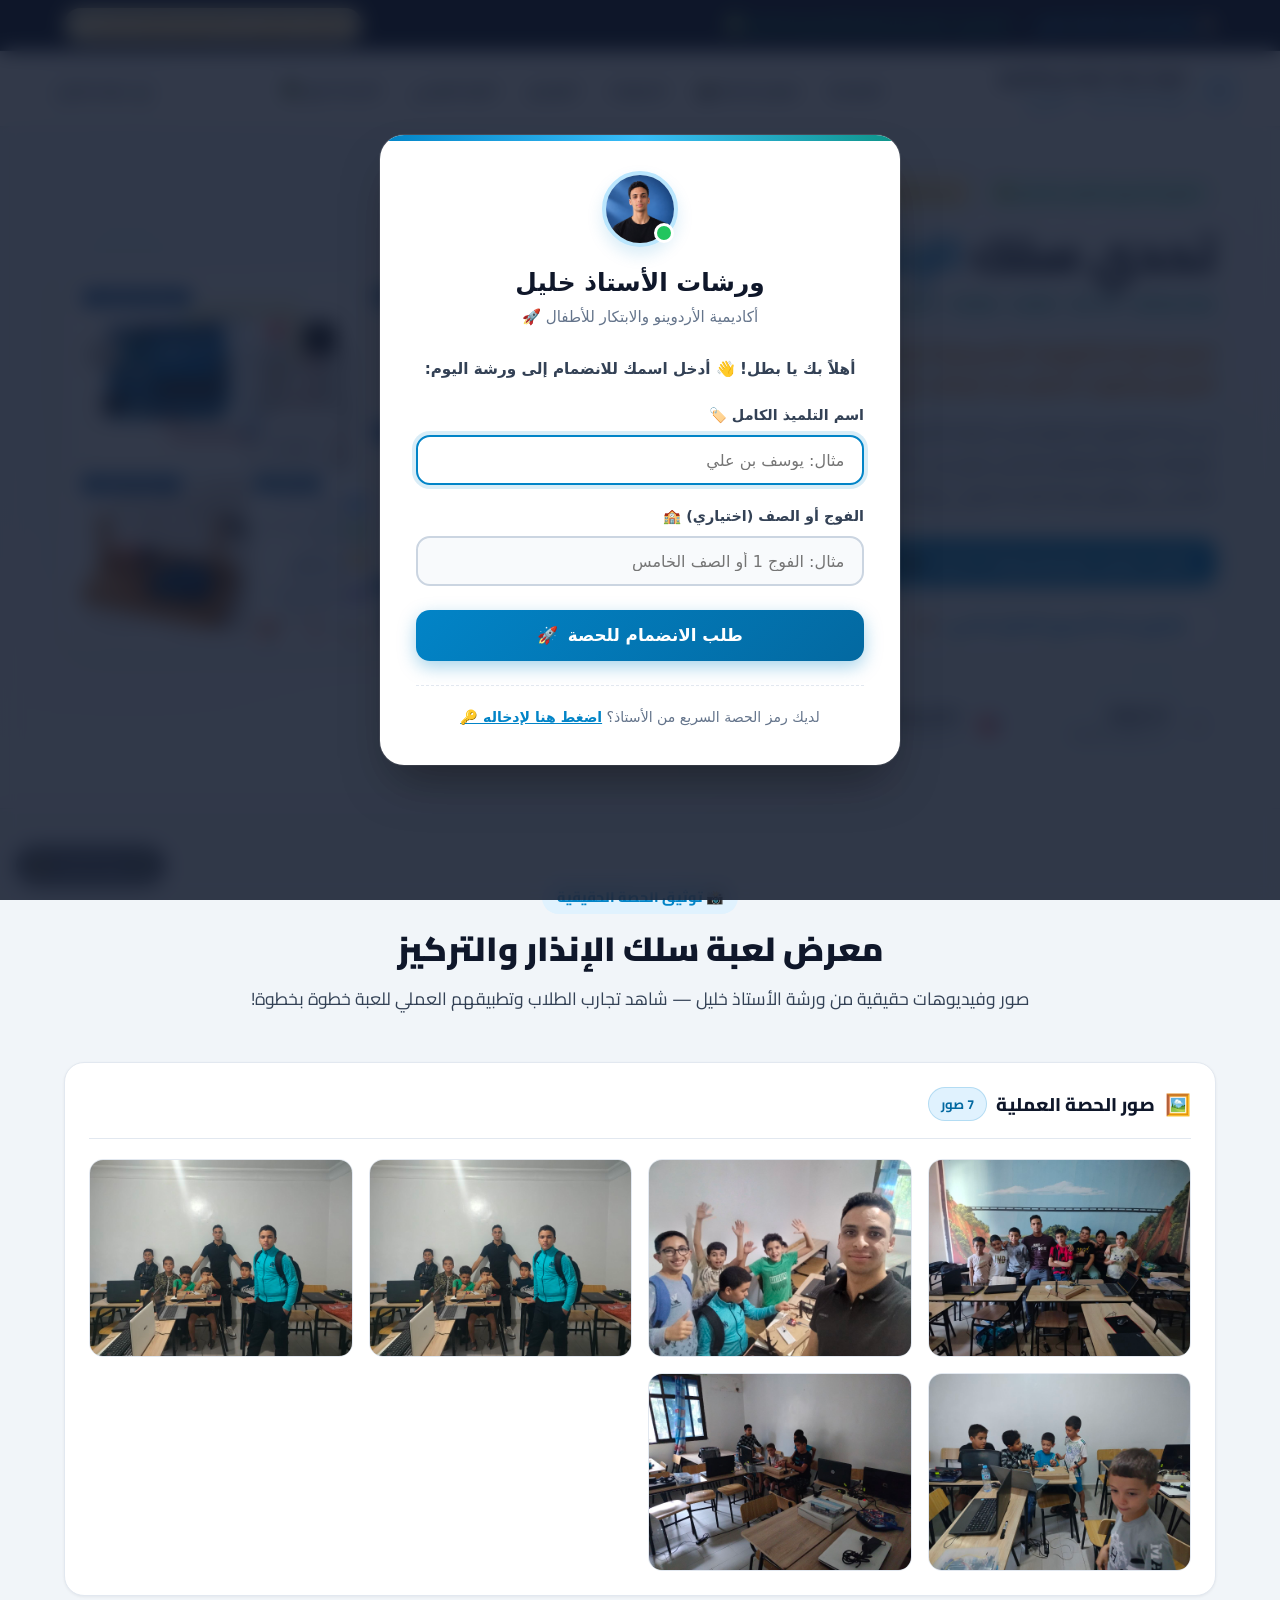
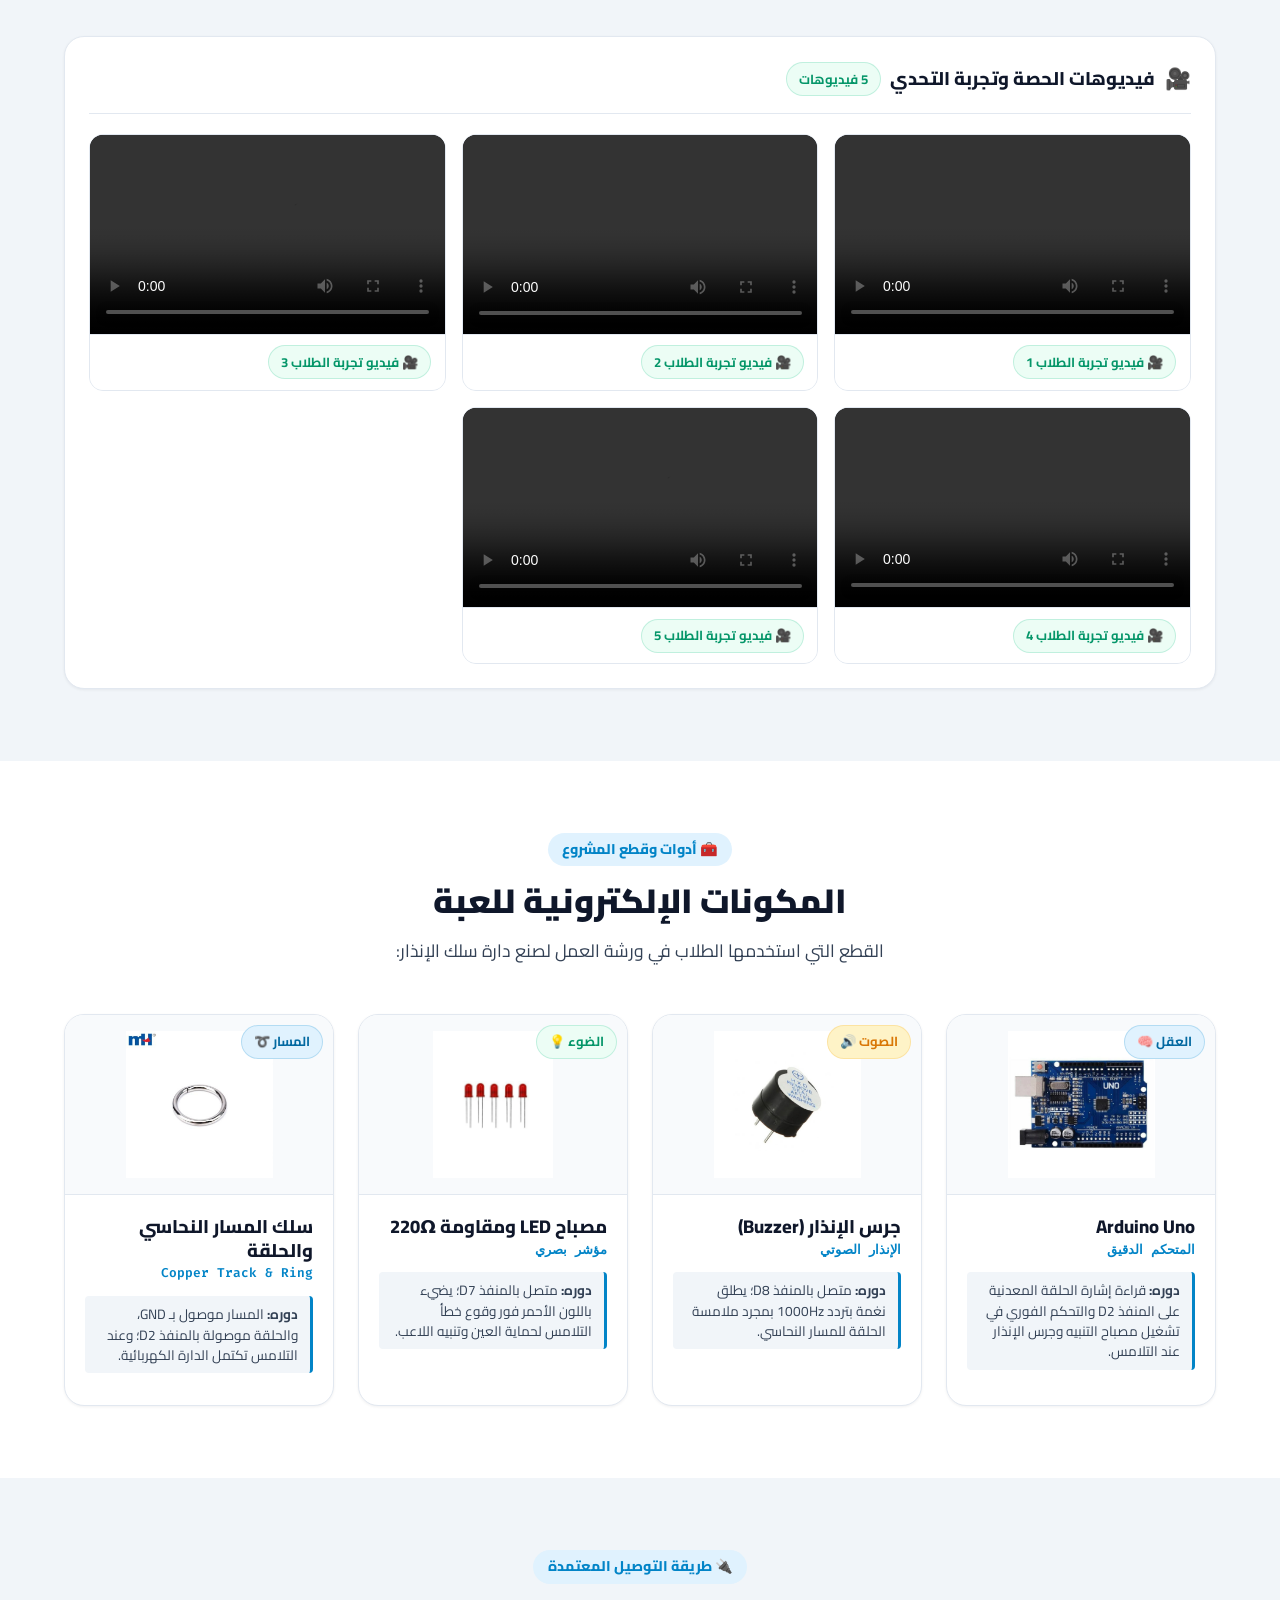
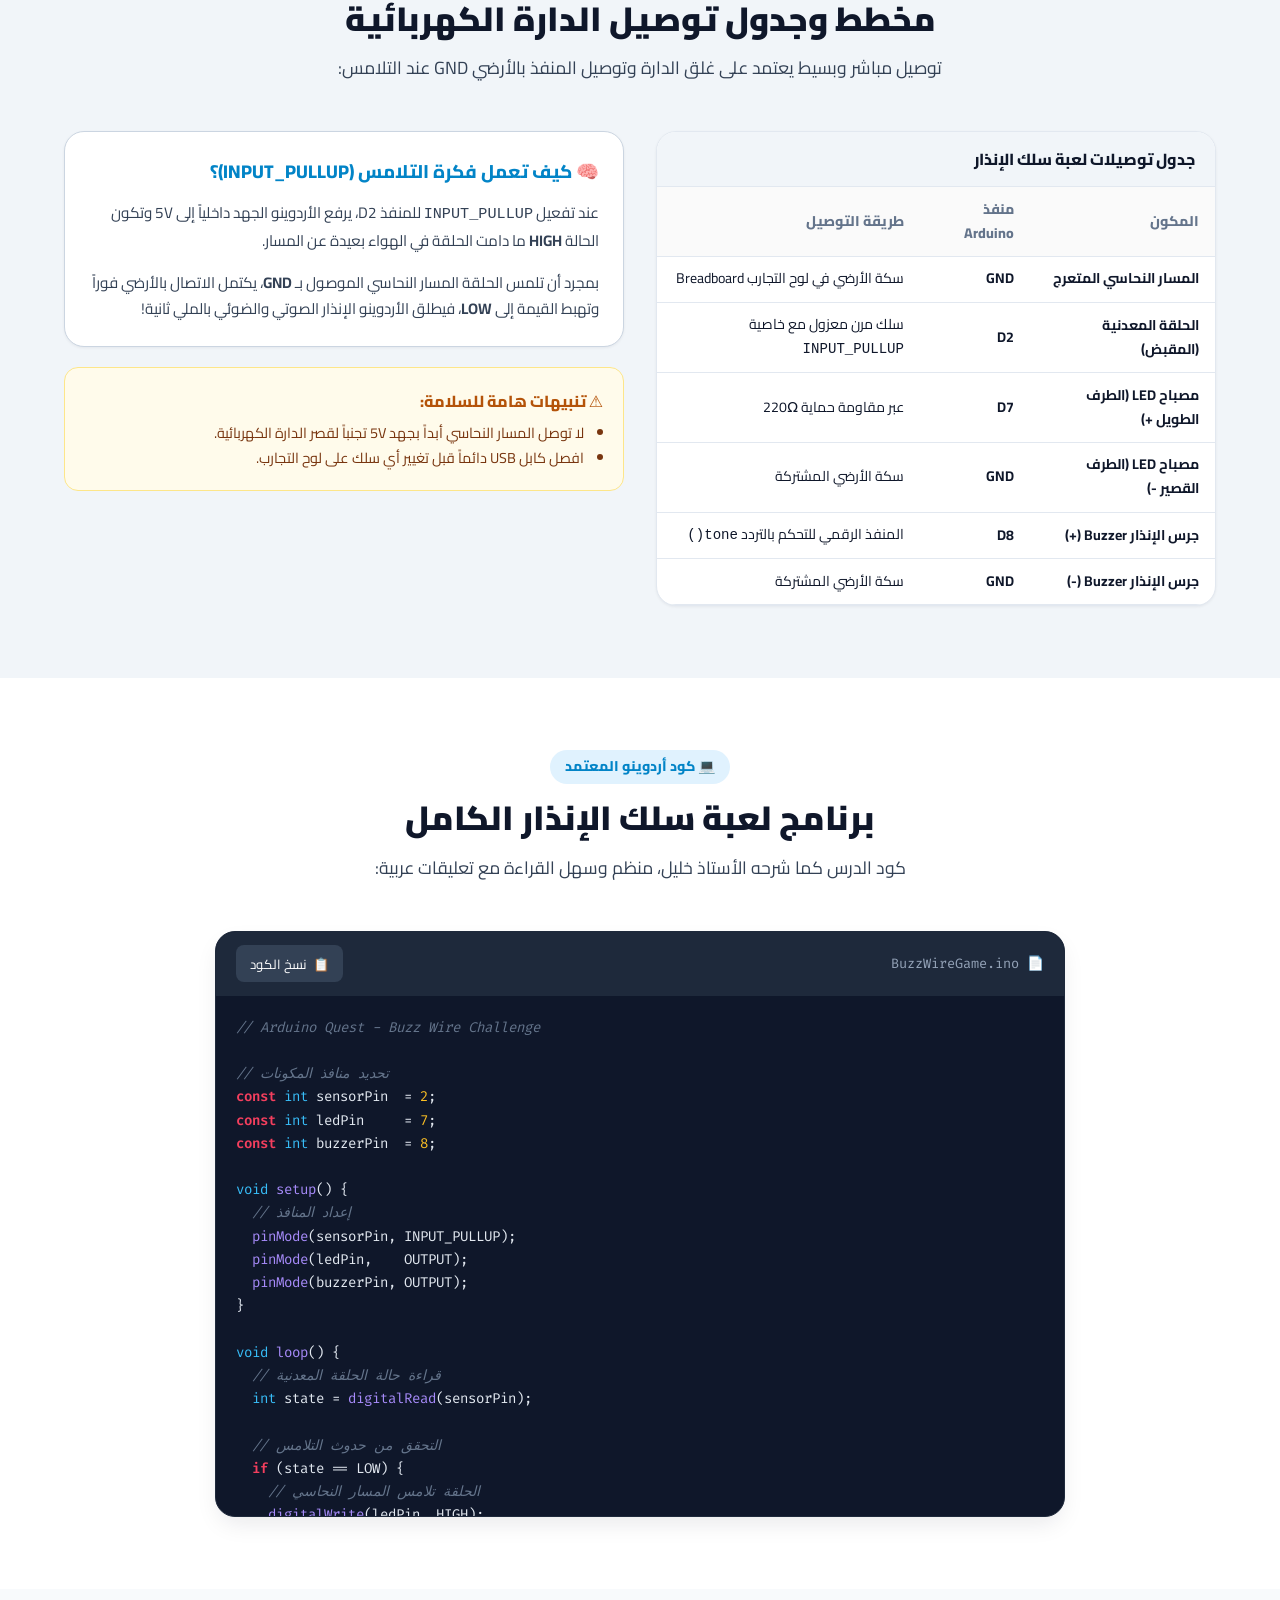
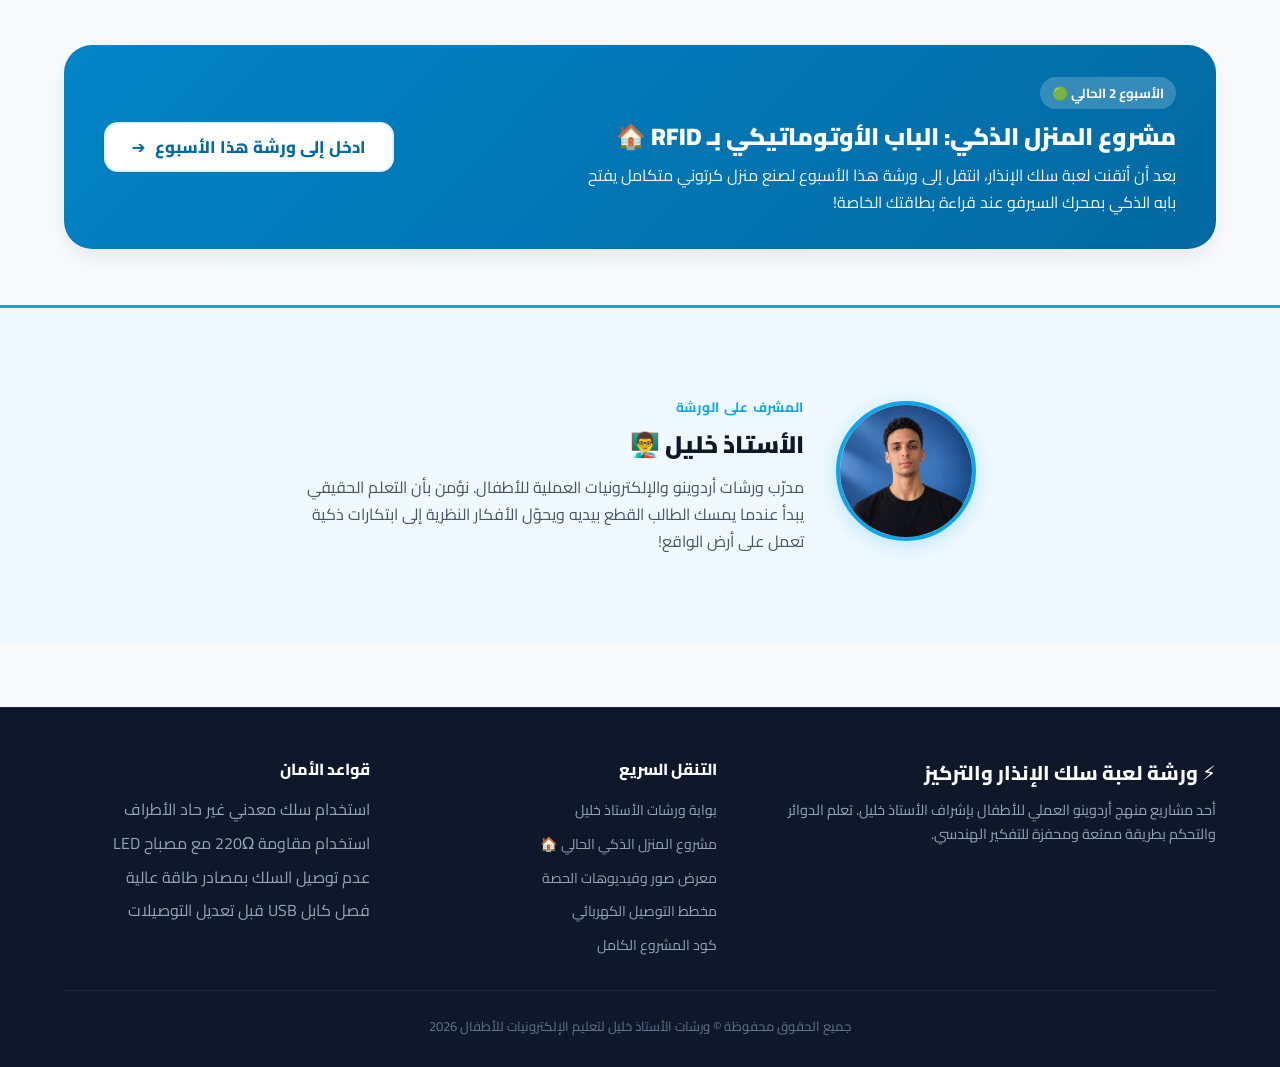
==== commit b1d8bf9f: "إضافة نظام بوابة دخول وقبول التلاميذ ولوحة تحكم الأستاذ خليل (Classroom Gate & Admin Dashboard)" ====
--- a/projects/buzzer-wire-game/index.html
+++ b/projects/buzzer-wire-game/index.html
@@ -8,6 +8,7 @@
 
   <!-- ورقة الأنماط الرئيسية -->
   <link rel="stylesheet" href="../../css/style.css">
+  <link rel="stylesheet" href="../../css/classroom-gate.css">
 
   <style>
     /* تنسيقات معرض صور وفيديوهات الحصة */
@@ -801,5 +802,8 @@
       if (e.key === 'Escape') closeLightbox();
     });
   </script>
+  <!-- منظومة بوابة دخول وقبول التلاميذ للأستاذ خليل -->
+  <script src="../../js/mqtt.min.js"></script>
+  <script src="../../js/classroom-gate.js"></script>
 </body>
 </html>
--- a/css/classroom-gate.css
+++ b/css/classroom-gate.css
@@ -0,0 +1,442 @@
+/* ==========================================================================
+   بوابة دخول التلاميذ وقبول الأستاذ خليل (CLASSROOM GATE & STUDENT ADMISSION)
+   ========================================================================== */
+
+:root {
+  --gate-primary: #0284c7;
+  --gate-primary-dark: #0369a1;
+  --gate-primary-light: #e0f2fe;
+  --gate-accent: #0d9488;
+  --gate-success: #16a34a;
+  --gate-warning: #f59e0b;
+  --gate-danger: #dc2626;
+  --gate-bg: rgba(15, 23, 42, 0.85);
+  --gate-card-bg: #ffffff;
+}
+
+/* شاشة الحظر الكاملة (OVERLAY) */
+.classroom-gate-overlay {
+  position: fixed;
+  inset: 0;
+  width: 100vw;
+  height: 100vh;
+  background: var(--gate-bg);
+  backdrop-filter: blur(10px);
+  -webkit-backdrop-filter: blur(10px);
+  z-index: 999999;
+  display: flex;
+  align-items: center;
+  justify-content: center;
+  padding: 1.25rem;
+  overflow-y: auto;
+  opacity: 1;
+  transition: opacity 0.4s ease, visibility 0.4s ease;
+  direction: rtl;
+  font-family: system-ui, -apple-system, 'Segoe UI', Roboto, Helvetica, Arial, sans-serif;
+}
+
+.classroom-gate-overlay.gate-hidden {
+  opacity: 0;
+  visibility: hidden;
+  pointer-events: none;
+}
+
+/* بطاقة نافذة البوابة (GATE CARD) */
+.classroom-gate-card {
+  background: var(--gate-card-bg);
+  width: 100%;
+  max-width: 520px;
+  border-radius: 24px;
+  padding: 2.25rem;
+  box-shadow: 0 25px 50px -12px rgba(0, 0, 0, 0.4), 0 0 0 1px rgba(255, 255, 255, 0.1);
+  text-align: center;
+  position: relative;
+  overflow: hidden;
+  animation: gateScaleIn 0.35s cubic-bezier(0.16, 1, 0.3, 1);
+}
+
+@keyframes gateScaleIn {
+  from {
+    opacity: 0;
+    transform: scale(0.92) translateY(15px);
+  }
+  to {
+    opacity: 1;
+    transform: scale(1) translateY(0);
+  }
+}
+
+/* الشريط العلوي الديكوري */
+.gate-top-bar {
+  position: absolute;
+  top: 0;
+  left: 0;
+  right: 0;
+  height: 6px;
+  background: linear-gradient(90deg, var(--gate-primary), #38bdf8, var(--gate-accent));
+}
+
+/* رأس البطاقة */
+.gate-header-icon {
+  width: 76px;
+  height: 76px;
+  border-radius: 50%;
+  background: var(--gate-primary-light);
+  display: inline-flex;
+  align-items: center;
+  justify-content: center;
+  margin-bottom: 1.25rem;
+  border: 4px solid #bae6fd;
+  box-shadow: 0 8px 16px rgba(2, 132, 199, 0.15);
+  position: relative;
+}
+
+.gate-header-icon img {
+  width: 100%;
+  height: 100%;
+  border-radius: 50%;
+  object-fit: cover;
+}
+
+.gate-header-icon .gate-status-dot {
+  position: absolute;
+  bottom: 0;
+  right: 0;
+  width: 20px;
+  height: 20px;
+  border-radius: 50%;
+  background: #22c55e;
+  border: 3px solid white;
+}
+
+.gate-title {
+  font-size: 1.55rem;
+  font-weight: 900;
+  color: #0f172a;
+  margin: 0 0 0.4rem;
+  line-height: 1.3;
+}
+
+.gate-subtitle {
+  font-size: 0.95rem;
+  color: #64748b;
+  margin: 0 0 1.75rem;
+  line-height: 1.6;
+}
+
+/* الحقول والنماذج */
+.gate-form-group {
+  margin-bottom: 1.2rem;
+  text-align: right;
+}
+
+.gate-label {
+  display: block;
+  font-weight: 700;
+  font-size: 0.9rem;
+  color: #334155;
+  margin-bottom: 0.45rem;
+}
+
+.gate-input {
+  width: 100%;
+  padding: 0.85rem 1.1rem;
+  border-radius: 14px;
+  border: 2px solid #cbd5e1;
+  font-family: inherit;
+  font-size: 1rem;
+  background: #f8fafc;
+  color: #0f172a;
+  transition: all 0.2s ease;
+  box-sizing: border-box;
+}
+
+.gate-input:focus {
+  outline: none;
+  border-color: var(--gate-primary);
+  background: white;
+  box-shadow: 0 0 0 4px rgba(2, 132, 199, 0.15);
+}
+
+.gate-submit-btn {
+  width: 100%;
+  padding: 0.95rem 1.5rem;
+  border-radius: 14px;
+  border: none;
+  background: linear-gradient(135deg, var(--gate-primary), var(--gate-primary-dark));
+  color: white;
+  font-size: 1.05rem;
+  font-weight: 800;
+  font-family: inherit;
+  cursor: pointer;
+  display: flex;
+  align-items: center;
+  justify-content: center;
+  gap: 0.6rem;
+  box-shadow: 0 6px 18px rgba(2, 132, 199, 0.35);
+  transition: all 0.25s ease;
+  margin-top: 1.5rem;
+}
+
+.gate-submit-btn:hover {
+  transform: translateY(-2px);
+  box-shadow: 0 10px 24px rgba(2, 132, 199, 0.45);
+}
+
+.gate-submit-btn:active {
+  transform: translateY(0);
+}
+
+/* وضع غرفة الانتظار (WAITING ROOM VIEW) */
+.gate-waiting-view {
+  display: none;
+  text-align: center;
+  padding: 1rem 0;
+}
+
+.gate-waiting-view.gate-active {
+  display: block;
+}
+
+.gate-radar-spinner {
+  width: 90px;
+  height: 90px;
+  border-radius: 50%;
+  background: radial-gradient(circle, #e0f2fe 0%, #bae6fd 60%, transparent 70%);
+  margin: 0 auto 1.5rem;
+  display: flex;
+  align-items: center;
+  justify-content: center;
+  position: relative;
+}
+
+.gate-radar-spinner::before,
+.gate-radar-spinner::after {
+  content: '';
+  position: absolute;
+  inset: -8px;
+  border-radius: 50%;
+  border: 2px solid #38bdf8;
+  animation: radarPulse 2s cubic-bezier(0.24, 0, 0.38, 1) infinite;
+}
+
+.gate-radar-spinner::after {
+  animation-delay: 1s;
+}
+
+@keyframes radarPulse {
+  0% {
+    transform: scale(0.6);
+    opacity: 0.9;
+  }
+  100% {
+    transform: scale(1.4);
+    opacity: 0;
+  }
+}
+
+.gate-student-badge {
+  display: inline-flex;
+  align-items: center;
+  gap: 0.5rem;
+  background: #f1f5f9;
+  padding: 0.4rem 1rem;
+  border-radius: 9999px;
+  font-weight: 800;
+  font-size: 0.95rem;
+  color: #0f172a;
+  border: 1px solid #e2e8f0;
+  margin-bottom: 1rem;
+}
+
+.gate-waiting-status {
+  background: #fef3c7;
+  color: #b45309;
+  border: 1px solid #fde68a;
+  padding: 0.6rem 1.1rem;
+  border-radius: 12px;
+  font-weight: 700;
+  font-size: 0.95rem;
+  display: inline-flex;
+  align-items: center;
+  gap: 0.5rem;
+  margin-bottom: 1.5rem;
+}
+
+/* خيار إدخال الرمز السريع للأستاذ */
+.gate-pin-toggle {
+  margin-top: 1.5rem;
+  padding-top: 1.25rem;
+  border-top: 1px dashed #e2e8f0;
+  font-size: 0.88rem;
+  color: #64748b;
+}
+
+.gate-pin-toggle button {
+  background: none;
+  border: none;
+  color: var(--gate-primary);
+  font-weight: 700;
+  cursor: pointer;
+  text-decoration: underline;
+  font-family: inherit;
+  font-size: 0.88rem;
+}
+
+.gate-pin-box {
+  display: none;
+  margin-top: 0.9rem;
+  background: #f8fafc;
+  padding: 1rem;
+  border-radius: 12px;
+  border: 1px solid #e2e8f0;
+}
+
+.gate-pin-box.gate-active {
+  display: block;
+}
+
+.gate-pin-inputs {
+  display: flex;
+  gap: 0.5rem;
+  justify-content: center;
+  margin: 0.75rem 0;
+}
+
+.gate-pin-digit {
+  width: 48px;
+  height: 52px;
+  text-align: center;
+  font-size: 1.5rem;
+  font-weight: 900;
+  border: 2px solid #cbd5e1;
+  border-radius: 10px;
+  background: white;
+  color: var(--gate-primary-dark);
+}
+
+.gate-pin-digit:focus {
+  outline: none;
+  border-color: var(--gate-primary);
+  box-shadow: 0 0 0 3px rgba(2, 132, 199, 0.15);
+}
+
+/* حالة النجاح والقبول (SUCCESS STATE) */
+.gate-success-view {
+  display: none;
+  text-align: center;
+  padding: 1rem 0;
+  animation: gateSuccessPop 0.5s cubic-bezier(0.175, 0.885, 0.32, 1.275);
+}
+
+@keyframes gateSuccessPop {
+  0% { transform: scale(0.85); opacity: 0; }
+  100% { transform: scale(1); opacity: 1; }
+}
+
+.gate-success-view.gate-active {
+  display: block;
+}
+
+.gate-success-icon {
+  width: 80px;
+  height: 80px;
+  border-radius: 50%;
+  background: #dcfce7;
+  color: #16a34a;
+  display: inline-flex;
+  align-items: center;
+  justify-content: center;
+  font-size: 2.5rem;
+  margin-bottom: 1.25rem;
+  border: 4px solid #bbf7d0;
+  box-shadow: 0 8px 20px rgba(22, 163, 74, 0.2);
+}
+
+/* شريط التلميذ المقبول في أعلى الموقع (STUDENT SESSION PILL) */
+.student-session-pill {
+  position: fixed;
+  top: 12px;
+  left: 16px;
+  z-index: 9999;
+  background: white;
+  border: 1px solid #cbd5e1;
+  border-radius: 9999px;
+  padding: 0.35rem 0.85rem 0.35rem 0.45rem;
+  display: inline-flex;
+  align-items: center;
+  gap: 0.6rem;
+  box-shadow: 0 4px 12px rgba(0, 0, 0, 0.08);
+  font-size: 0.85rem;
+  font-weight: 700;
+  color: #1e293b;
+  direction: rtl;
+  transition: all 0.2s ease;
+}
+
+.student-session-pill:hover {
+  box-shadow: 0 6px 16px rgba(0, 0, 0, 0.12);
+  transform: translateY(-1px);
+}
+
+.student-session-pill .student-dot {
+  width: 10px;
+  height: 10px;
+  border-radius: 50%;
+  background: #22c55e;
+  box-shadow: 0 0 0 3px rgba(34, 197, 94, 0.2);
+  animation: dotPulse 2s infinite;
+}
+
+@keyframes dotPulse {
+  0% { transform: scale(0.95); box-shadow: 0 0 0 0 rgba(34, 197, 94, 0.5); }
+  70% { transform: scale(1); box-shadow: 0 0 0 6px rgba(34, 197, 94, 0); }
+  100% { transform: scale(0.95); box-shadow: 0 0 0 0 rgba(34, 197, 94, 0); }
+}
+
+.student-session-pill .btn-logout-gate {
+  background: #fee2e2;
+  color: #dc2626;
+  border: none;
+  border-radius: 9999px;
+  padding: 0.2rem 0.6rem;
+  font-size: 0.75rem;
+  font-weight: 700;
+  cursor: pointer;
+  transition: all 0.15s ease;
+  font-family: inherit;
+}
+
+.student-session-pill .btn-logout-gate:hover {
+  background: #fecaca;
+}
+
+/* زر لوحة تحكم الأستاذ العائم السري (TEACHER ACCESS BUTTON) */
+.teacher-gate-btn {
+  position: fixed;
+  bottom: 16px;
+  left: 16px;
+  z-index: 9998;
+  background: #0f172a;
+  color: #f8fafc;
+  border: 1px solid #334155;
+  border-radius: 9999px;
+  padding: 0.45rem 0.95rem;
+  font-size: 0.8rem;
+  font-weight: 700;
+  display: inline-flex;
+  align-items: center;
+  gap: 0.45rem;
+  text-decoration: none;
+  box-shadow: 0 4px 14px rgba(0, 0, 0, 0.25);
+  transition: all 0.2s ease;
+  opacity: 0.7;
+}
+
+.teacher-gate-btn:hover {
+  opacity: 1;
+  transform: translateY(-2px);
+  background: #0284c7;
+  color: white;
+  border-color: #0284c7;
+}
